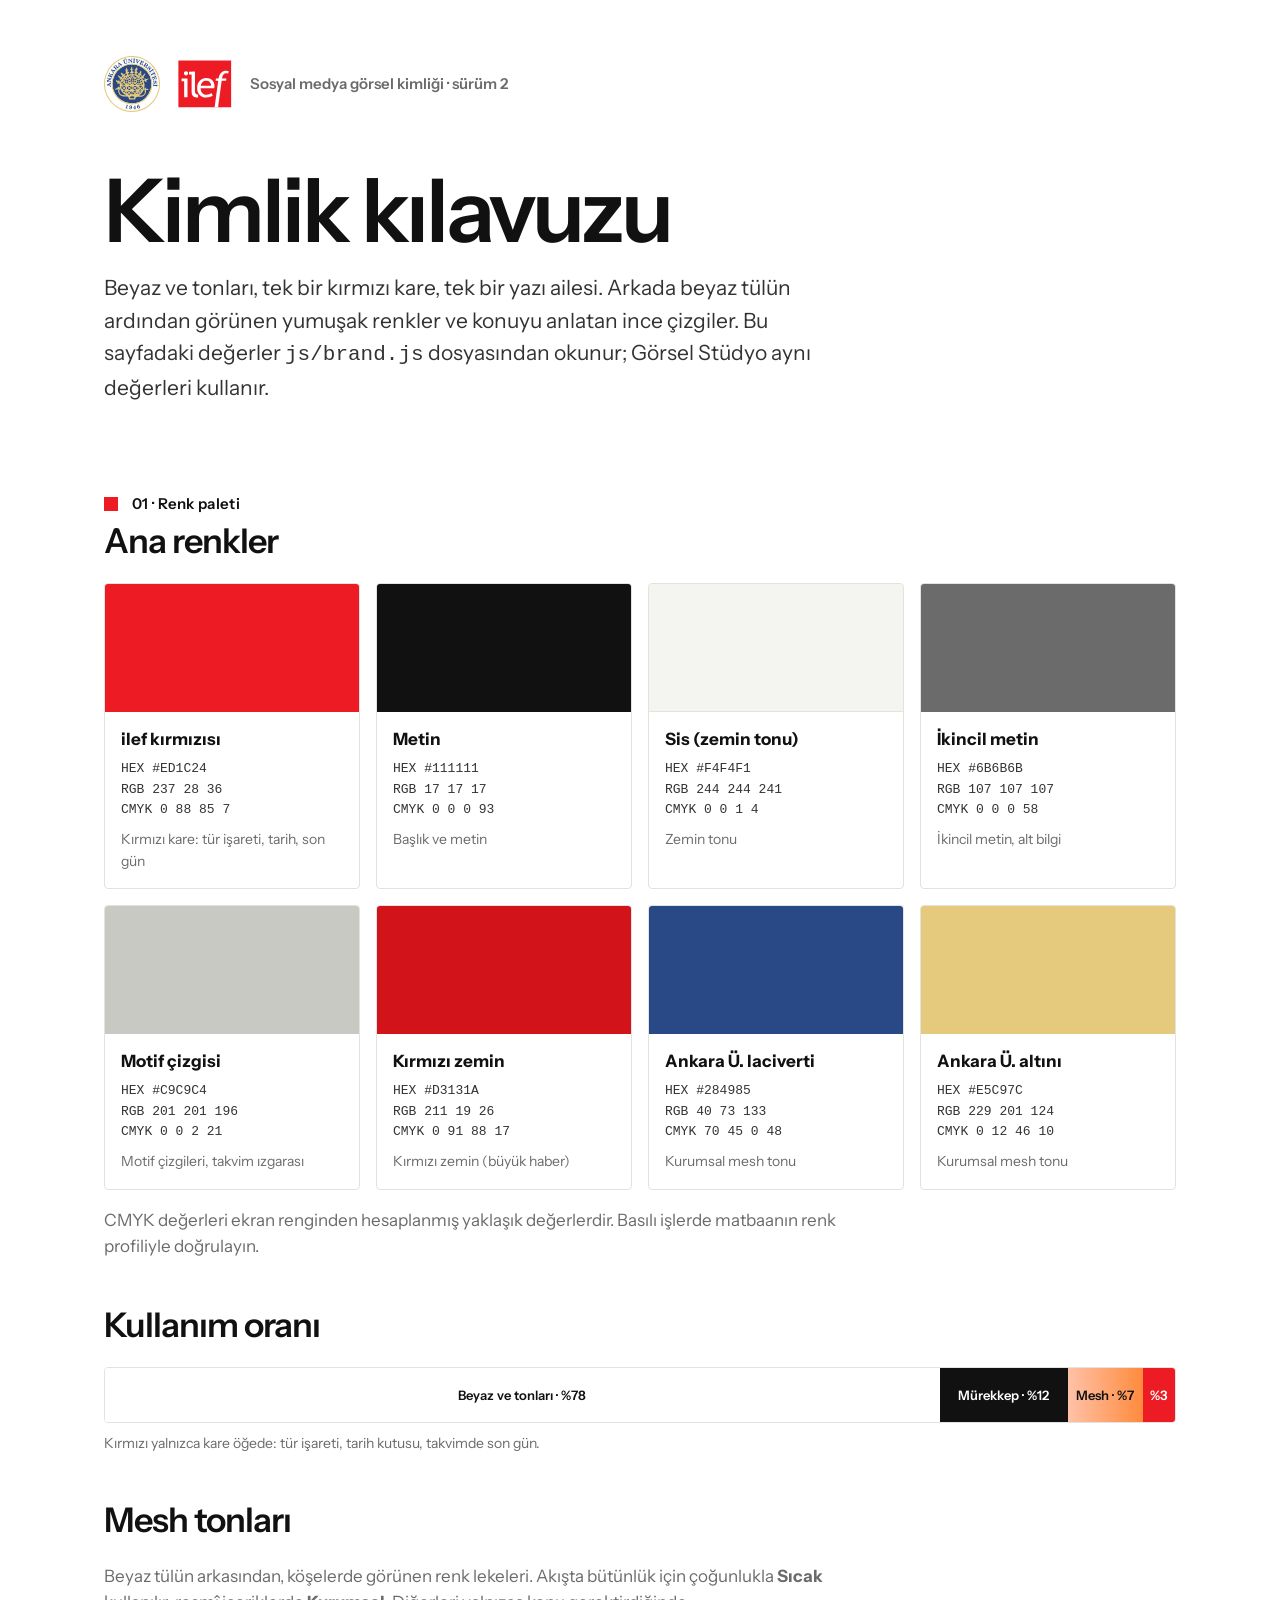
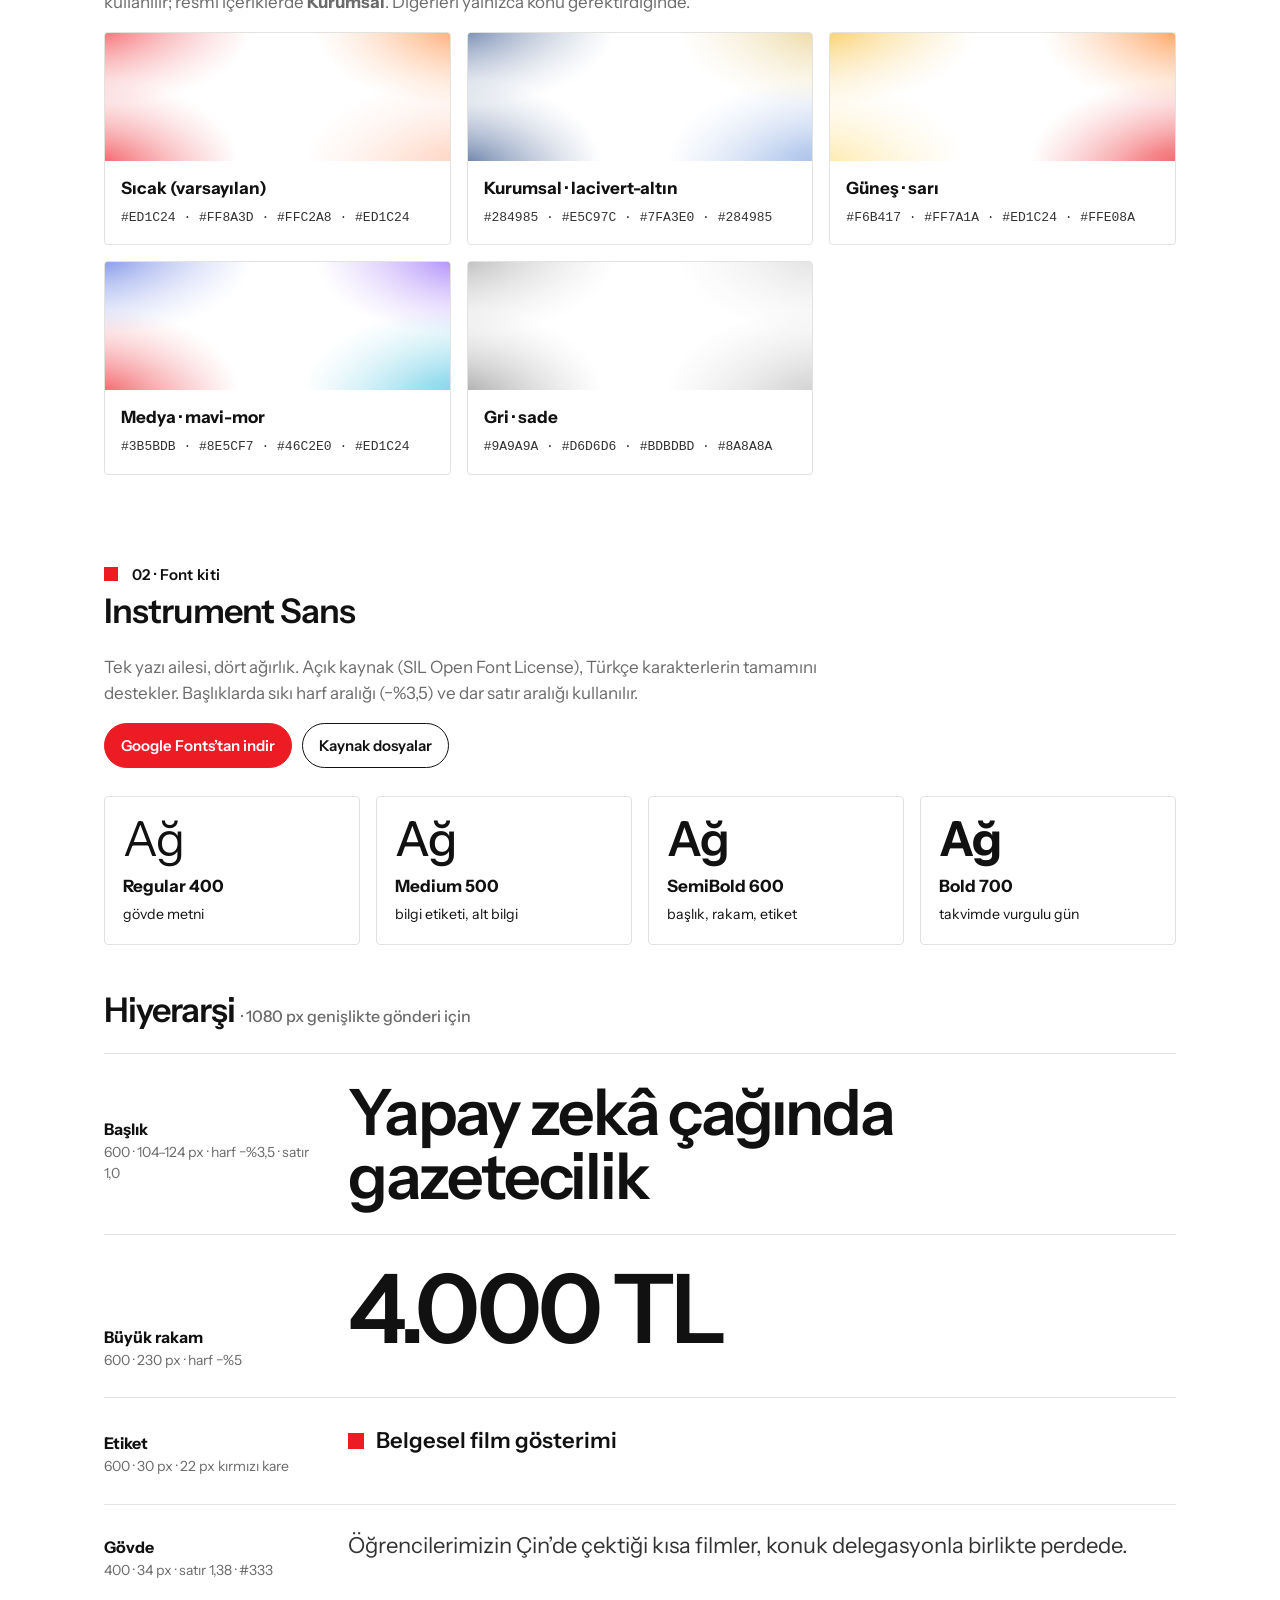
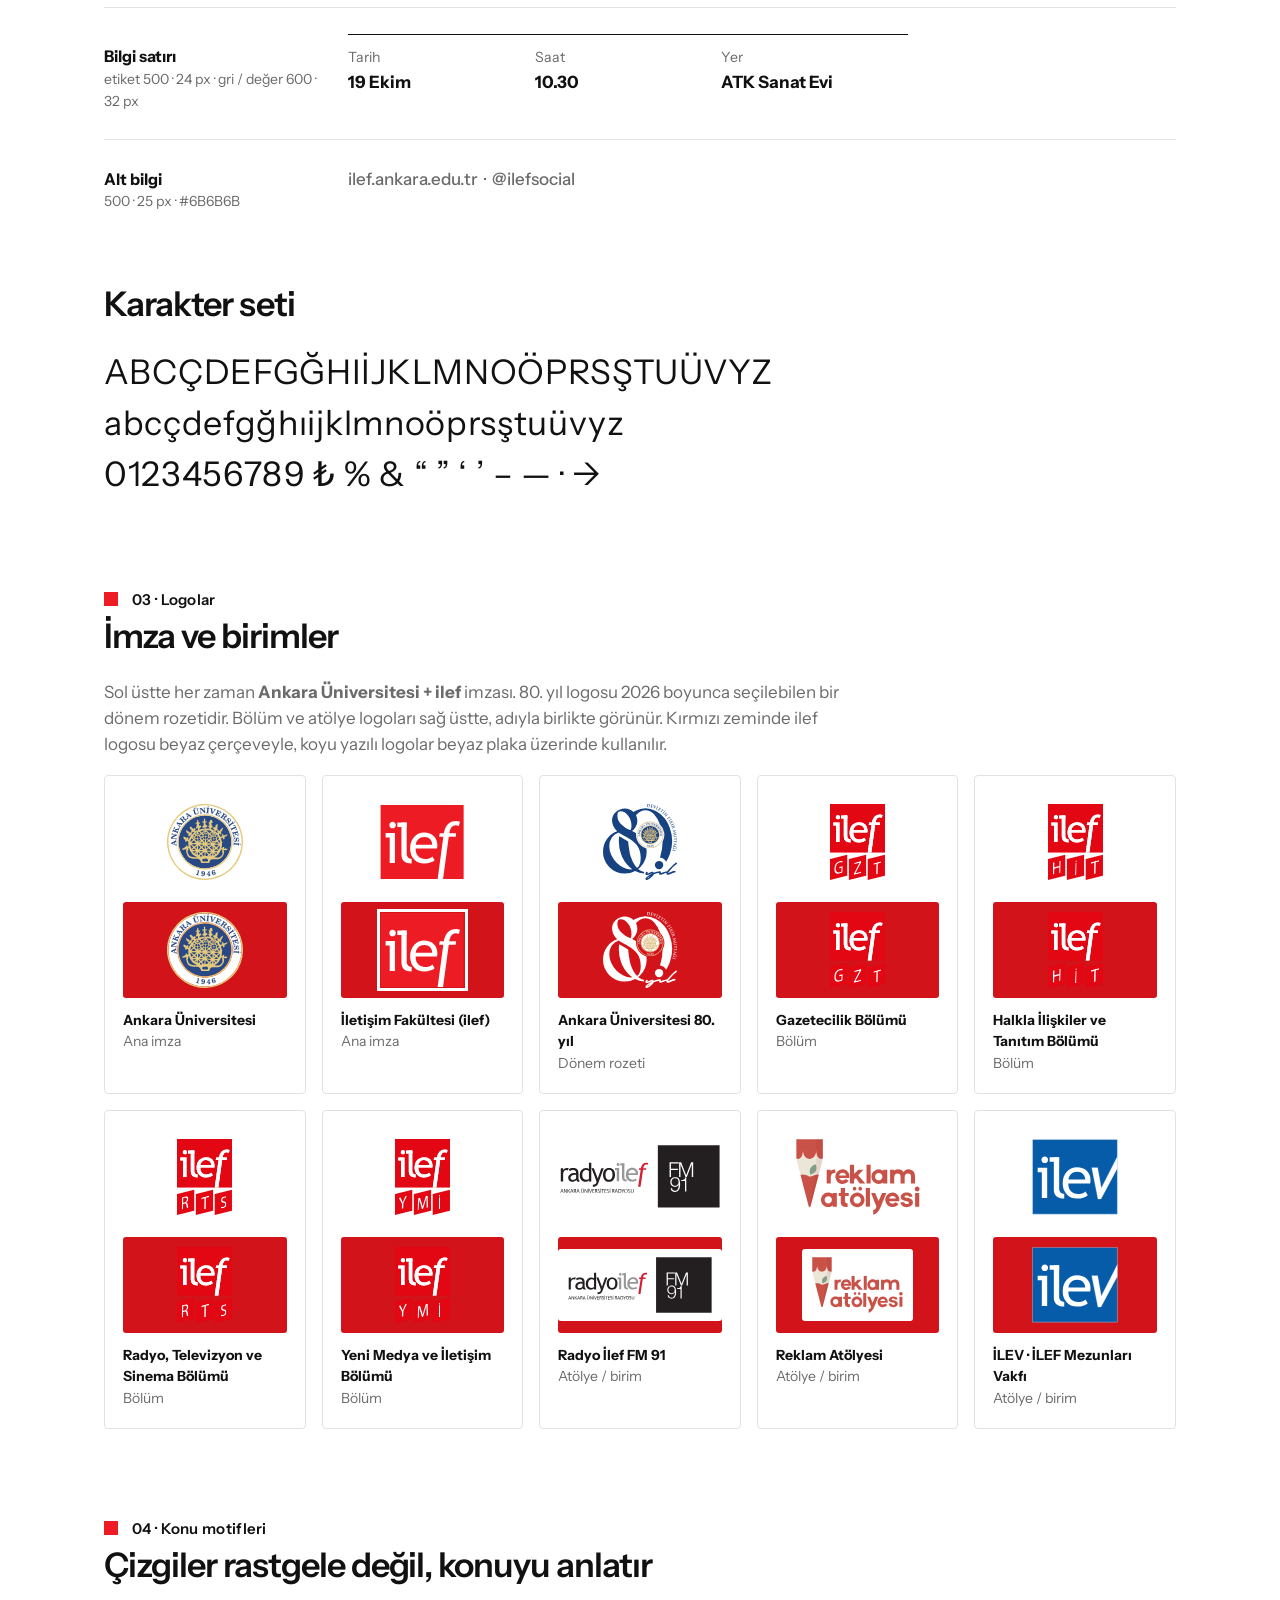
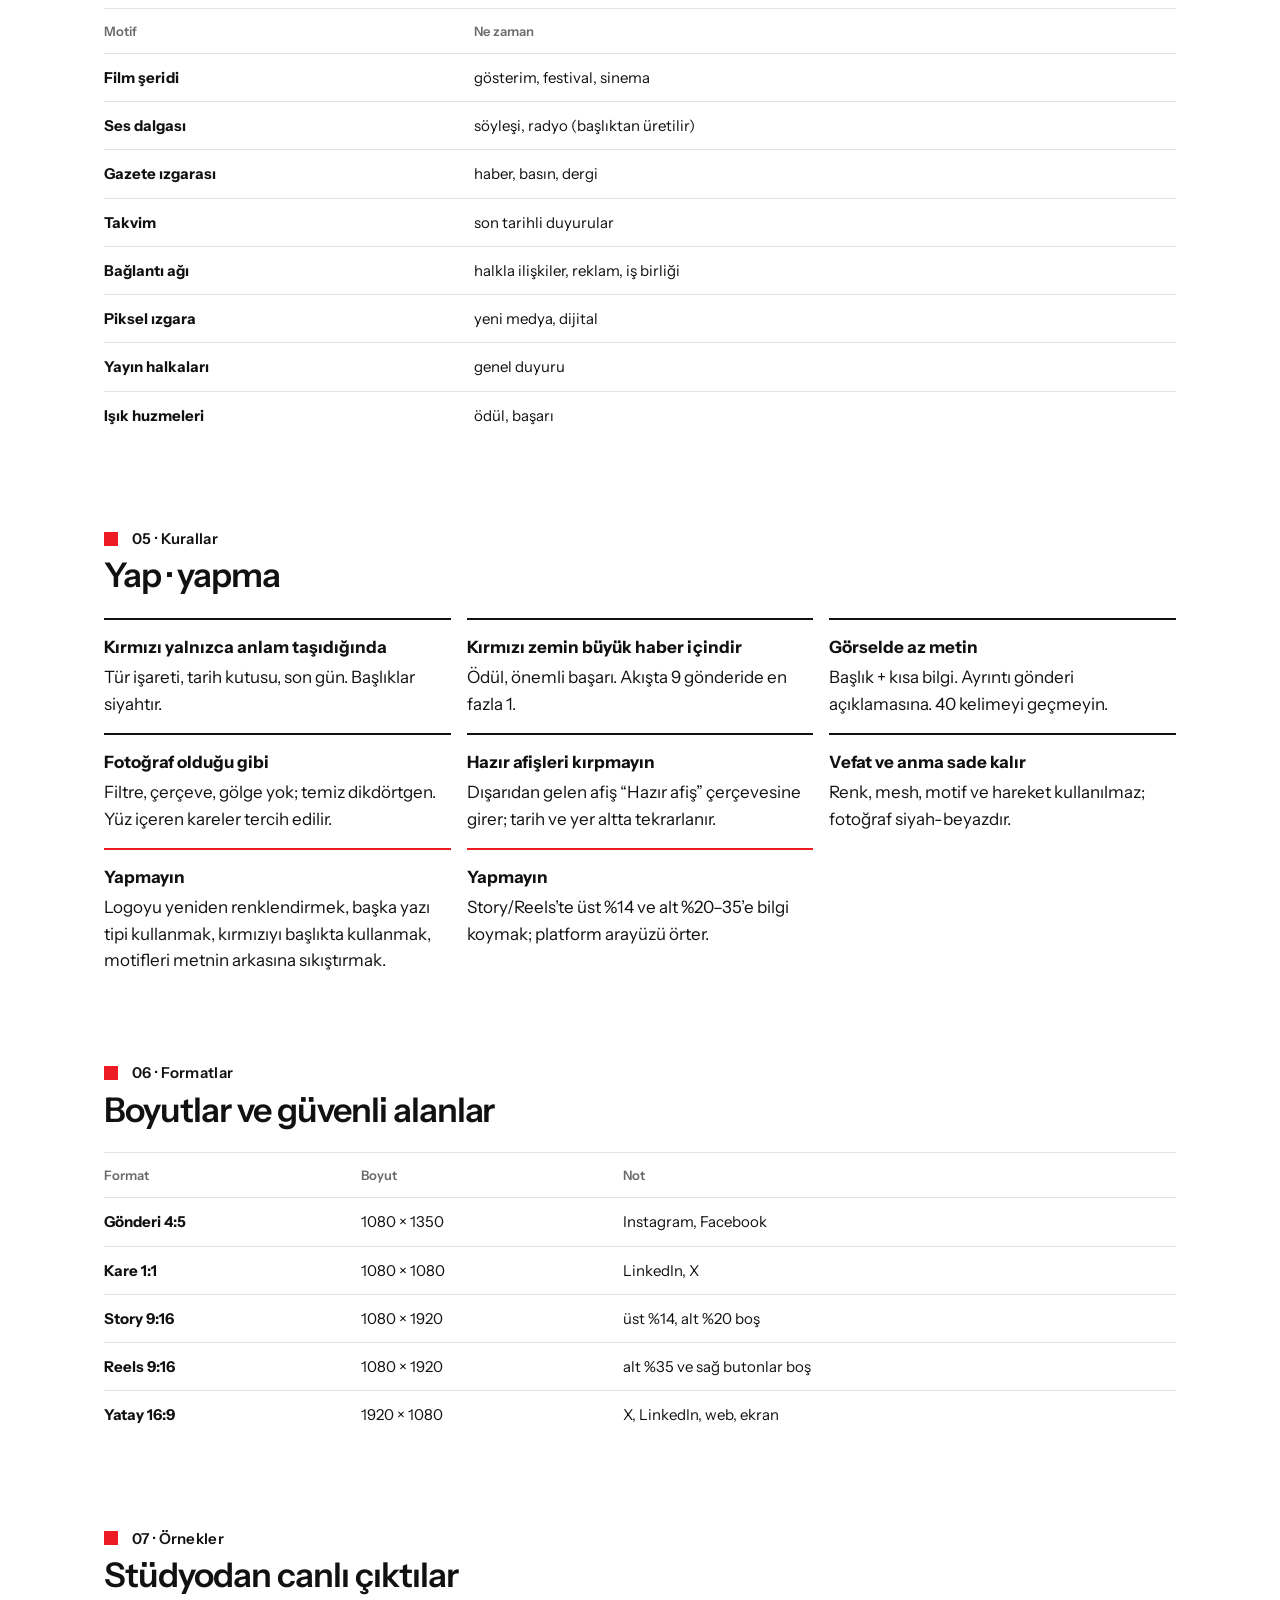
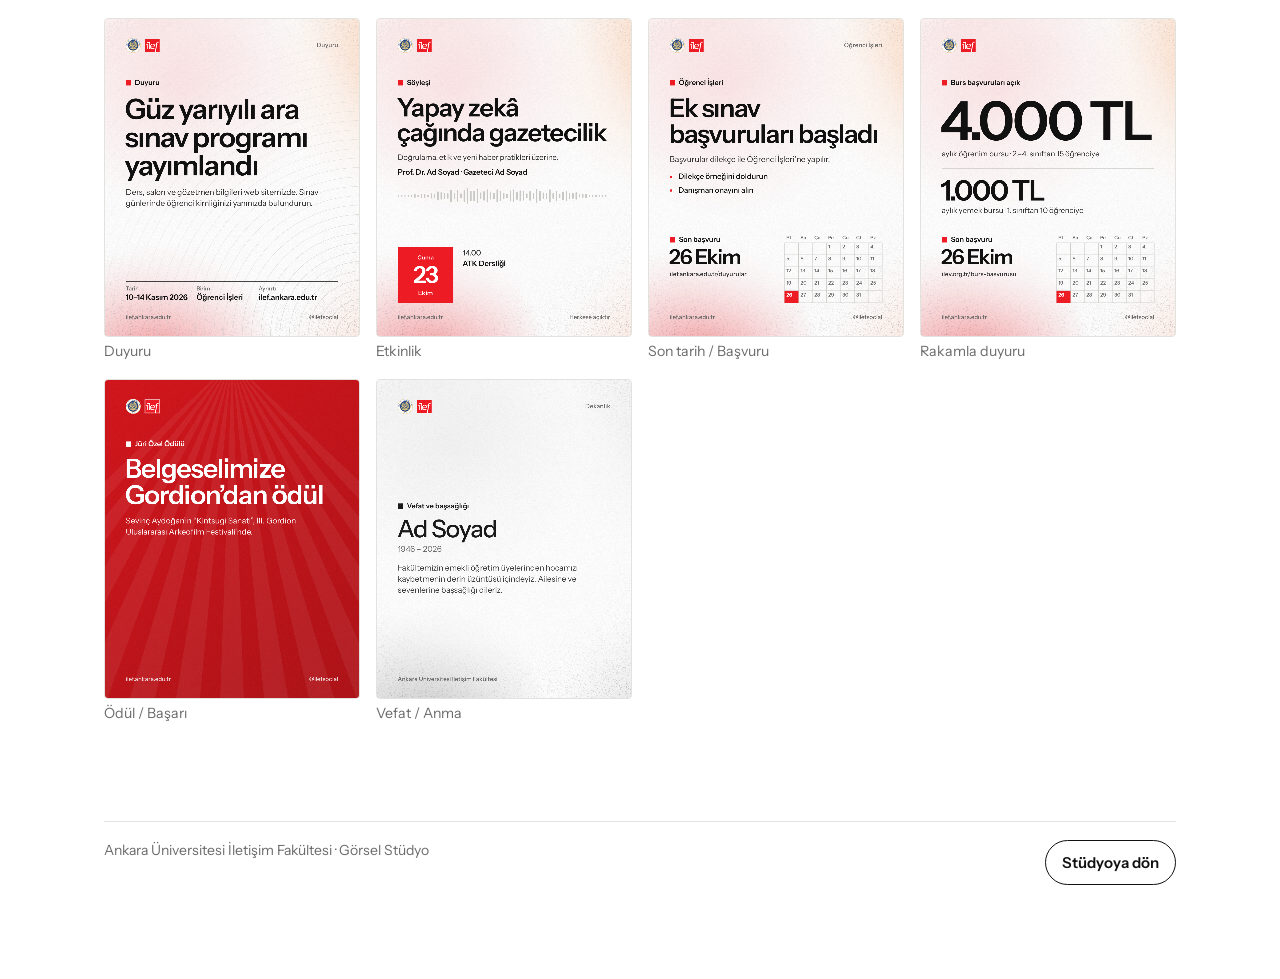
==== kimlik.html @ 75364299 "Görsel dili baştan kur: beyaz + kırmızı kare, mesh, konu motifleri - Yeni tasarım dili: beyaz ve ton" ====
<!doctype html>
<html lang="tr">
<head>
  <meta charset="utf-8" />
  <meta name="viewport" content="width=device-width, initial-scale=1" />
  <title>İLEF Kimlik Kılavuzu</title>
  <link rel="preconnect" href="https://fonts.googleapis.com" />
  <link rel="preconnect" href="https://fonts.gstatic.com" crossorigin />
  <link href="https://fonts.googleapis.com/css2?family=Instrument+Sans:wght@400;500;600;700&display=swap" rel="stylesheet" />
  <style>
    :root { --red: #ED1C24; --ink: #111; --grey: #6B6B6B; --line: #E2E2DE; --mist: #F4F4F1; }
    * { box-sizing: border-box; }
    body { margin: 0; background: #fff; color: var(--ink); font: 400 17px/1.55 "Instrument Sans", "Segoe UI", Arial, sans-serif; }
    main { max-width: 1120px; margin: 0 auto; padding: 56px 24px 96px; }
    header.top { display: flex; align-items: center; gap: 18px; margin-bottom: 56px; }
    header.top img { height: 56px; }
    header.top .t { font-weight: 600; font-size: 15px; color: var(--grey); }
    h1 { font-size: clamp(44px, 7vw, 88px); line-height: .98; letter-spacing: -.035em; font-weight: 600; margin: 0 0 18px; }
    .lede { font-size: 21px; color: #333; max-width: 720px; margin: 0; }
    section { margin-top: 88px; }
    h2 { display: flex; align-items: center; gap: 14px; font-size: 15px; font-weight: 600; letter-spacing: .02em; margin: 0 0 8px; }
    h2::before { content: ""; width: 14px; height: 14px; background: var(--red); }
    h3 { font-size: 34px; line-height: 1.05; letter-spacing: -.03em; font-weight: 600; margin: 0 0 24px; }
    p.note { color: var(--grey); max-width: 760px; }
    .grid { display: grid; gap: 16px; }
    .sw { border: 1px solid var(--line); border-radius: 4px; overflow: hidden; background: #fff; }
    .sw .chip { height: 128px; }
    .sw .meta { padding: 14px 16px 16px; font-size: 14px; }
    .sw .meta b { display: block; font-size: 17px; margin-bottom: 6px; }
    .sw code { font: 500 13px/1.6 ui-monospace, SFMono-Regular, Menlo, monospace; color: #333; display: block; }
    .sw .role { color: var(--grey); margin-top: 8px; display: block; }
    .cols-4 { grid-template-columns: repeat(auto-fill, minmax(220px, 1fr)); }
    .cols-3 { grid-template-columns: repeat(auto-fill, minmax(300px, 1fr)); }
    .ratio { display: flex; height: 56px; border-radius: 4px; overflow: hidden; border: 1px solid var(--line); margin: 8px 0 10px; }
    .ratio div { display: grid; place-items: center; font-size: 13px; font-weight: 600; }
    .legend { display: flex; flex-wrap: wrap; gap: 18px; font-size: 14px; color: var(--grey); }
    .mesh { height: 150px; position: relative; overflow: hidden; }
    .rules { display: grid; grid-template-columns: repeat(auto-fill, minmax(320px, 1fr)); gap: 16px; }
    .rule { border-top: 2px solid var(--ink); padding-top: 14px; }
    .rule.no { border-top-color: var(--red); }
    .rule b { display: block; margin-bottom: 4px; }
    .type-row { display: grid; grid-template-columns: 220px 1fr; gap: 24px; padding: 26px 0; border-top: 1px solid var(--line); align-items: baseline; }
    .type-row .spec { font-size: 14px; color: var(--grey); }
    .type-row .spec b { color: var(--ink); display: block; font-size: 16px; }
    .weights { display: grid; grid-template-columns: repeat(4, 1fr); gap: 16px; }
    .weights div { border: 1px solid var(--line); border-radius: 4px; padding: 18px; }
    .weights span { display: block; font-size: 48px; line-height: 1; letter-spacing: -.03em; margin-bottom: 10px; }
    .glyphs { font-size: 34px; letter-spacing: .02em; line-height: 1.5; word-break: break-all; }
    .btn { display: inline-flex; align-items: center; gap: 8px; padding: 10px 16px; border: 1px solid var(--ink); border-radius: 999px; color: var(--ink); text-decoration: none; font-weight: 600; font-size: 15px; }
    .btn.red { background: var(--red); border-color: var(--red); color: #fff; }
    .logos { display: grid; grid-template-columns: repeat(auto-fill, minmax(200px, 1fr)); gap: 16px; }
    .logos figure { margin: 0; border: 1px solid var(--line); border-radius: 4px; padding: 18px; display: grid; gap: 12px; align-content: start; }
    .logos .box { height: 96px; display: grid; place-items: center; }
    .logos .box.dark { background: #D3131A; border-radius: 3px; }
    .logos img { max-height: 76px; max-width: 160px; }
    .logos figcaption { font-size: 14px; color: var(--grey); }
    .logos figcaption b { color: var(--ink); display: block; }
    table { width: 100%; border-collapse: collapse; font-size: 15px; }
    th, td { text-align: left; padding: 12px 10px 12px 0; border-top: 1px solid var(--line); vertical-align: top; }
    th { font-weight: 600; color: var(--grey); font-size: 13px; }
    .samples { display: grid; grid-template-columns: repeat(auto-fill, minmax(240px, 1fr)); gap: 16px; }
    .samples canvas { width: 100%; height: auto; display: block; border: 1px solid var(--line); border-radius: 4px; }
    .samples small { color: var(--grey); }
    footer { margin-top: 96px; padding-top: 18px; border-top: 1px solid var(--line); color: var(--grey); font-size: 14px; display: flex; justify-content: space-between; flex-wrap: wrap; gap: 12px; }
    @media (max-width: 700px) { .type-row { grid-template-columns: 1fr; gap: 8px; } .weights { grid-template-columns: repeat(2, 1fr); } }
    @media print { section { break-inside: avoid; } }
  </style>
</head>
<body>
<main>
  <header class="top">
    <img src="assets/logos/ankara-universitesi.svg" alt="Ankara Üniversitesi" />
    <img src="assets/logos/ilef.svg" alt="ilef" style="height:48px" />
    <span class="t">Sosyal medya görsel kimliği · sürüm 2</span>
  </header>
  <h1>Kimlik kılavuzu</h1>
  <p class="lede">Beyaz ve tonları, tek bir kırmızı kare, tek bir yazı ailesi. Arkada beyaz tülün ardından görünen yumuşak renkler ve konuyu anlatan ince çizgiler. Bu sayfadaki değerler <code>js/brand.js</code> dosyasından okunur; Görsel Stüdyo aynı değerleri kullanır.</p>

  <section>
    <h2>01 · Renk paleti</h2>
    <h3>Ana renkler</h3>
    <div class="grid cols-4" id="mainColors"></div>
    <p class="note">CMYK değerleri ekran renginden hesaplanmış yaklaşık değerlerdir. Basılı işlerde matbaanın renk profiliyle doğrulayın.</p>

    <h3 style="margin-top:48px">Kullanım oranı</h3>
    <div class="ratio">
      <div style="flex:78;background:#fff">Beyaz ve tonları · %78</div>
      <div style="flex:12;background:#111;color:#fff">Mürekkep · %12</div>
      <div style="flex:7;background:linear-gradient(90deg,#FFC2A8,#FF8A3D)">Mesh · %7</div>
      <div style="flex:3;background:#ED1C24;color:#fff">%3</div>
    </div>
    <div class="legend"><span>Kırmızı yalnızca kare öğede: tür işareti, tarih kutusu, takvimde son gün.</span></div>

    <h3 style="margin-top:48px">Mesh tonları</h3>
    <p class="note">Beyaz tülün arkasından, köşelerde görünen renk lekeleri. Akışta bütünlük için çoğunlukla <b>Sıcak</b> kullanılır; resmî içeriklerde <b>Kurumsal</b>. Diğerleri yalnızca konu gerektirdiğinde.</p>
    <div class="grid cols-3" id="meshes"></div>
  </section>

  <section>
    <h2>02 · Font kiti</h2>
    <h3>Instrument Sans</h3>
    <p class="note">Tek yazı ailesi, dört ağırlık. Açık kaynak (SIL Open Font License), Türkçe karakterlerin tamamını destekler. Başlıklarda sıkı harf aralığı (−%3,5) ve dar satır aralığı kullanılır.</p>
    <p style="display:flex;gap:10px;flex-wrap:wrap">
      <a class="btn red" href="https://fonts.google.com/specimen/Instrument+Sans" target="_blank" rel="noopener">Google Fonts’tan indir</a>
      <a class="btn" href="https://github.com/Instrument/instrument-sans" target="_blank" rel="noopener">Kaynak dosyalar</a>
    </p>
    <div class="weights" style="margin-top:28px">
      <div><span style="font-weight:400">Ağ</span><b>Regular 400</b><br><small>gövde metni</small></div>
      <div><span style="font-weight:500">Ağ</span><b>Medium 500</b><br><small>bilgi etiketi, alt bilgi</small></div>
      <div><span style="font-weight:600">Ağ</span><b>SemiBold 600</b><br><small>başlık, rakam, etiket</small></div>
      <div><span style="font-weight:700">Ağ</span><b>Bold 700</b><br><small>takvimde vurgulu gün</small></div>
    </div>
    <h3 style="margin-top:48px">Hiyerarşi <small style="font-size:16px;color:var(--grey);letter-spacing:0;font-weight:500">· 1080 px genişlikte gönderi için</small></h3>
    <div id="hier"></div>
    <h3 style="margin-top:48px">Karakter seti</h3>
    <div class="glyphs">ABCÇDEFGĞHIİJKLMNOÖPRSŞTUÜVYZ<br>abcçdefgğhıijklmnoöprsştuüvyz<br>0123456789 ₺ % & “ ” ‘ ’ – — · →</div>
  </section>

  <section>
    <h2>03 · Logolar</h2>
    <h3>İmza ve birimler</h3>
    <p class="note">Sol üstte her zaman <b>Ankara Üniversitesi + ilef</b> imzası. 80. yıl logosu 2026 boyunca seçilebilen bir dönem rozetidir. Bölüm ve atölye logoları sağ üstte, adıyla birlikte görünür. Kırmızı zeminde ilef logosu beyaz çerçeveyle, koyu yazılı logolar beyaz plaka üzerinde kullanılır.</p>
    <div class="logos" id="logos"></div>
  </section>

  <section>
    <h2>04 · Konu motifleri</h2>
    <h3>Çizgiler rastgele değil, konuyu anlatır</h3>
    <table id="motifs"><thead><tr><th>Motif</th><th>Ne zaman</th></tr></thead><tbody></tbody></table>
  </section>

  <section>
    <h2>05 · Kurallar</h2>
    <h3>Yap · yapma</h3>
    <div class="rules">
      <div class="rule"><b>Kırmızı yalnızca anlam taşıdığında</b>Tür işareti, tarih kutusu, son gün. Başlıklar siyahtır.</div>
      <div class="rule"><b>Kırmızı zemin büyük haber içindir</b>Ödül, önemli başarı. Akışta 9 gönderide en fazla 1.</div>
      <div class="rule"><b>Görselde az metin</b>Başlık + kısa bilgi. Ayrıntı gönderi açıklamasına. 40 kelimeyi geçmeyin.</div>
      <div class="rule"><b>Fotoğraf olduğu gibi</b>Filtre, çerçeve, gölge yok; temiz dikdörtgen. Yüz içeren kareler tercih edilir.</div>
      <div class="rule"><b>Hazır afişleri kırpmayın</b>Dışarıdan gelen afiş “Hazır afiş” çerçevesine girer; tarih ve yer altta tekrarlanır.</div>
      <div class="rule"><b>Vefat ve anma sade kalır</b>Renk, mesh, motif ve hareket kullanılmaz; fotoğraf siyah-beyazdır.</div>
      <div class="rule no"><b>Yapmayın</b>Logoyu yeniden renklendirmek, başka yazı tipi kullanmak, kırmızıyı başlıkta kullanmak, motifleri metnin arkasına sıkıştırmak.</div>
      <div class="rule no"><b>Yapmayın</b>Story/Reels’te üst %14 ve alt %20–35’e bilgi koymak; platform arayüzü örter.</div>
    </div>
  </section>

  <section>
    <h2>06 · Formatlar</h2>
    <h3>Boyutlar ve güvenli alanlar</h3>
    <table id="formats"><thead><tr><th>Format</th><th>Boyut</th><th>Not</th></tr></thead><tbody></tbody></table>
  </section>

  <section>
    <h2>07 · Örnekler</h2>
    <h3>Stüdyodan canlı çıktılar</h3>
    <div class="samples" id="samples"></div>
  </section>

  <footer><span>Ankara Üniversitesi İletişim Fakültesi · Görsel Stüdyo</span><a href="index.html" class="btn">Stüdyoya dön</a></footer>
</main>

<script src="js/logos.js"></script>
<script src="js/brand.js"></script>
<script src="js/draw.js"></script>
<script src="js/bg.js"></script>
<script src="js/templates.js"></script>
<script>
(function () {
  const B = window.BRAND_DEFAULT, C = B.colors;
  const $ = (s) => document.querySelector(s);
  const rgb = (h) => { const n = parseInt(h.slice(1), 16); return [(n >> 16) & 255, (n >> 8) & 255, n & 255]; };
  const cmyk = (h) => { const [r, g, b] = rgb(h).map((v) => v / 255); const k = 1 - Math.max(r, g, b); if (k >= 1) return [0, 0, 0, 100]; return [(1 - r - k) / (1 - k), (1 - g - k) / (1 - k), (1 - b - k) / (1 - k), k].map((v) => Math.round(v * 100)); };
  const ROLES = {
    red: 'Kırmızı kare: tür işareti, tarih, son gün', redDeep: 'Kırmızı zemin (büyük haber)', ink: 'Başlık ve metin', grey: 'İkincil metin, alt bilgi',
    line: 'Motif çizgileri, takvim ızgarası', mist: 'Zemin tonu', navy: 'Kurumsal mesh tonu', gold: 'Kurumsal mesh tonu',
  };
  const order = ['red', 'ink', 'mist', 'grey', 'line', 'redDeep', 'navy', 'gold'];
  $('#mainColors').innerHTML = order.filter((k) => C[k]).map((k) => {
    const h = C[k].toUpperCase();
    return `<div class="sw"><div class="chip" style="background:${h};${k === 'mist' ? 'border-bottom:1px solid #E2E2DE' : ''}"></div><div class="meta"><b>${window.COLOR_LABELS[k] || k}</b><code>HEX ${h}</code><code>RGB ${rgb(h).join(' ')}</code><code>CMYK ${cmyk(h).join(' ')}</code><span class="role">${ROLES[k] || ''}</span></div></div>`;
  }).join('');
  $('#meshes').innerHTML = Object.entries(window.MESHES).filter(([, m]) => m.colors).map(([k, m]) => {
    const c = m.colors;
    const bg = `radial-gradient(60% 80% at 0% 0%, ${c[0]}cc, transparent 70%), radial-gradient(55% 80% at 100% 0%, ${c[1]}cc, transparent 70%), radial-gradient(60% 90% at 100% 100%, ${c[2]}cc, transparent 70%), radial-gradient(55% 90% at 0% 100%, ${c[3]}cc, transparent 70%)`;
    return `<div class="sw"><div class="chip mesh" style="background:${bg}"><div style="position:absolute;inset:0;background:radial-gradient(70% 70% at 45% 45%, rgba(255,255,255,.9), rgba(255,255,255,.2))"></div></div><div class="meta"><b>${m.name}</b><code>${c.map((x) => x.toUpperCase()).join(' · ')}</code></div></div>`;
  }).join('');
  const H = [
    ['Başlık', '600 · 104–124 px · harf −%3,5 · satır 1,0', '<span style="font-weight:600;font-size:64px;line-height:1;letter-spacing:-.035em">Yapay zekâ çağında gazetecilik</span>'],
    ['Büyük rakam', '600 · 230 px · harf −%5', '<span style="font-weight:600;font-size:96px;line-height:1;letter-spacing:-.05em">4.000 TL</span>'],
    ['Etiket', '600 · 30 px · 22 px kırmızı kare', '<span style="display:inline-flex;align-items:center;gap:12px;font-weight:600;font-size:22px"><i style="width:16px;height:16px;background:#ED1C24;display:inline-block"></i>Belgesel film gösterimi</span>'],
    ['Gövde', '400 · 34 px · satır 1,38 · #333', '<span style="font-size:22px;line-height:1.38;color:#333">Öğrencilerimizin Çin’de çektiği kısa filmler, konuk delegasyonla birlikte perdede.</span>'],
    ['Bilgi satırı', 'etiket 500 · 24 px · gri / değer 600 · 32 px', '<span style="display:grid;grid-template-columns:repeat(3,1fr);border-top:1.5px solid #111;padding-top:12px;max-width:560px"><span><small style="color:#6B6B6B;display:block">Tarih</small><b>19 Ekim</b></span><span><small style="color:#6B6B6B;display:block">Saat</small><b>10.30</b></span><span><small style="color:#6B6B6B;display:block">Yer</small><b>ATK Sanat Evi</b></span></span>'],
    ['Alt bilgi', '500 · 25 px · #6B6B6B', '<span style="color:#6B6B6B;font-weight:500">ilef.ankara.edu.tr &nbsp;·&nbsp; @ilefsocial</span>'],
  ];
  $('#hier').innerHTML = H.map(([n, s, ex]) => `<div class="type-row"><div class="spec"><b>${n}</b>${s}</div><div>${ex}</div></div>`).join('');
  const resolve = (src) => (src && window.LOGO_DATA && window.LOGO_DATA[src]) || src;
  const GN = { ana: 'Ana imza', rozet: 'Dönem rozeti', bolum: 'Bölüm', atolye: 'Atölye / birim' };
  $('#logos').innerHTML = B.logos.filter((l) => l.light || l.dark).map((l) => `<figure>
    <div class="box"><img src="${resolve(l.light || l.dark)}" alt=""></div>
    <div class="box dark">${l.panel ? `<span style="background:#fff;padding:8px 10px;border-radius:3px;display:inline-grid"><img src="${resolve(l.light)}" alt="" style="max-height:56px"></span>` : `<img src="${resolve(l.dark || l.light)}" alt="" style="${l.outlineOnRed ? 'outline:3px solid #fff' : ''}">`}</div>
    <figcaption><b>${l.name}</b>${GN[l.group] || l.group}</figcaption></figure>`).join('');
  $('#motifs tbody').innerHTML = Object.entries(window.MOTIFS).filter(([k]) => k !== 'yok').map(([k, v]) => { const [a, b] = v.split(' · '); return `<tr><td><b>${a}</b></td><td>${b || ''}</td></tr>`; }).join('');
  $('#formats tbody').innerHTML = window.FORMATS.map((f) => `<tr><td><b>${f.name}</b></td><td>${f.w} × ${f.h}</td><td>${f.hint.split(' · ').slice(1).join(' · ')}</td></tr>`).join('');

  // canlı örnekler
  const cache = new Map();
  const getImage = (src) => { const real = resolve(src); let e = cache.get(real); if (!e) { const i = new Image(); e = { i, ok: false }; i.onload = () => { e.ok = true; draw(); }; i.src = real; cache.set(real, e); } return e.ok ? e.i : null; };
  const picks = ['duyuru', 'etkinlik', 'sontarih', 'rakam', 'odul', 'vefat'];
  const fmt = window.FORMATS[0];
  const el = $('#samples');
  el.innerHTML = picks.map((id) => `<div><canvas width="${fmt.w}" height="${fmt.h}" data-id="${id}"></canvas><small>${(window.Studio.templates.find((t) => t.id === id) || {}).name}</small></div>`).join('');
  function draw() {
    el.querySelectorAll('canvas').forEach((c) => {
      const tpl = window.Studio.templates.find((t) => t.id === c.dataset.id);
      const data = {}; tpl.fields.forEach((f) => { data[f.key] = f.def != null ? f.def : ''; });
      window.Studio.render(c.getContext('2d'), { tpl, data, fmt, brand: B, t: Infinity, getImage });
    });
  }
  document.fonts.load('600 40px "Instrument Sans"').then(draw); draw();
})();
</script>
</body>
</html>
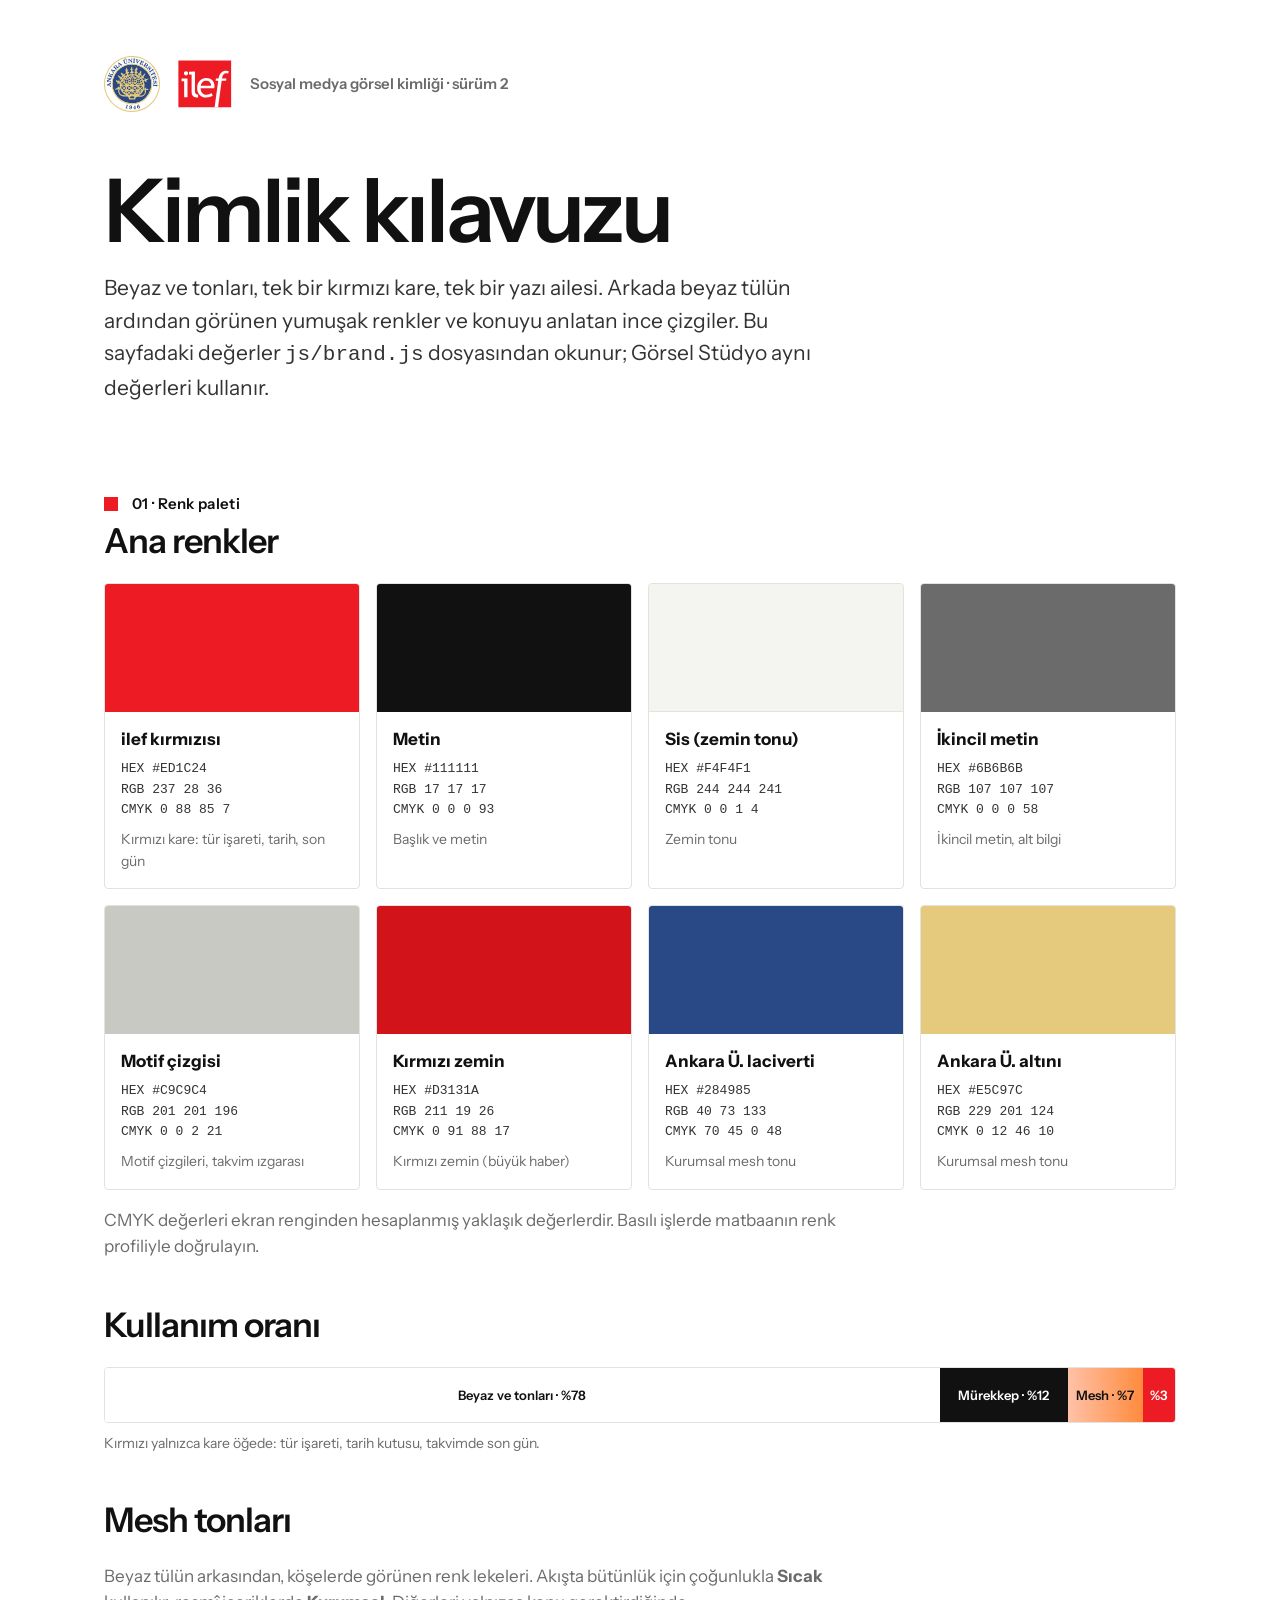
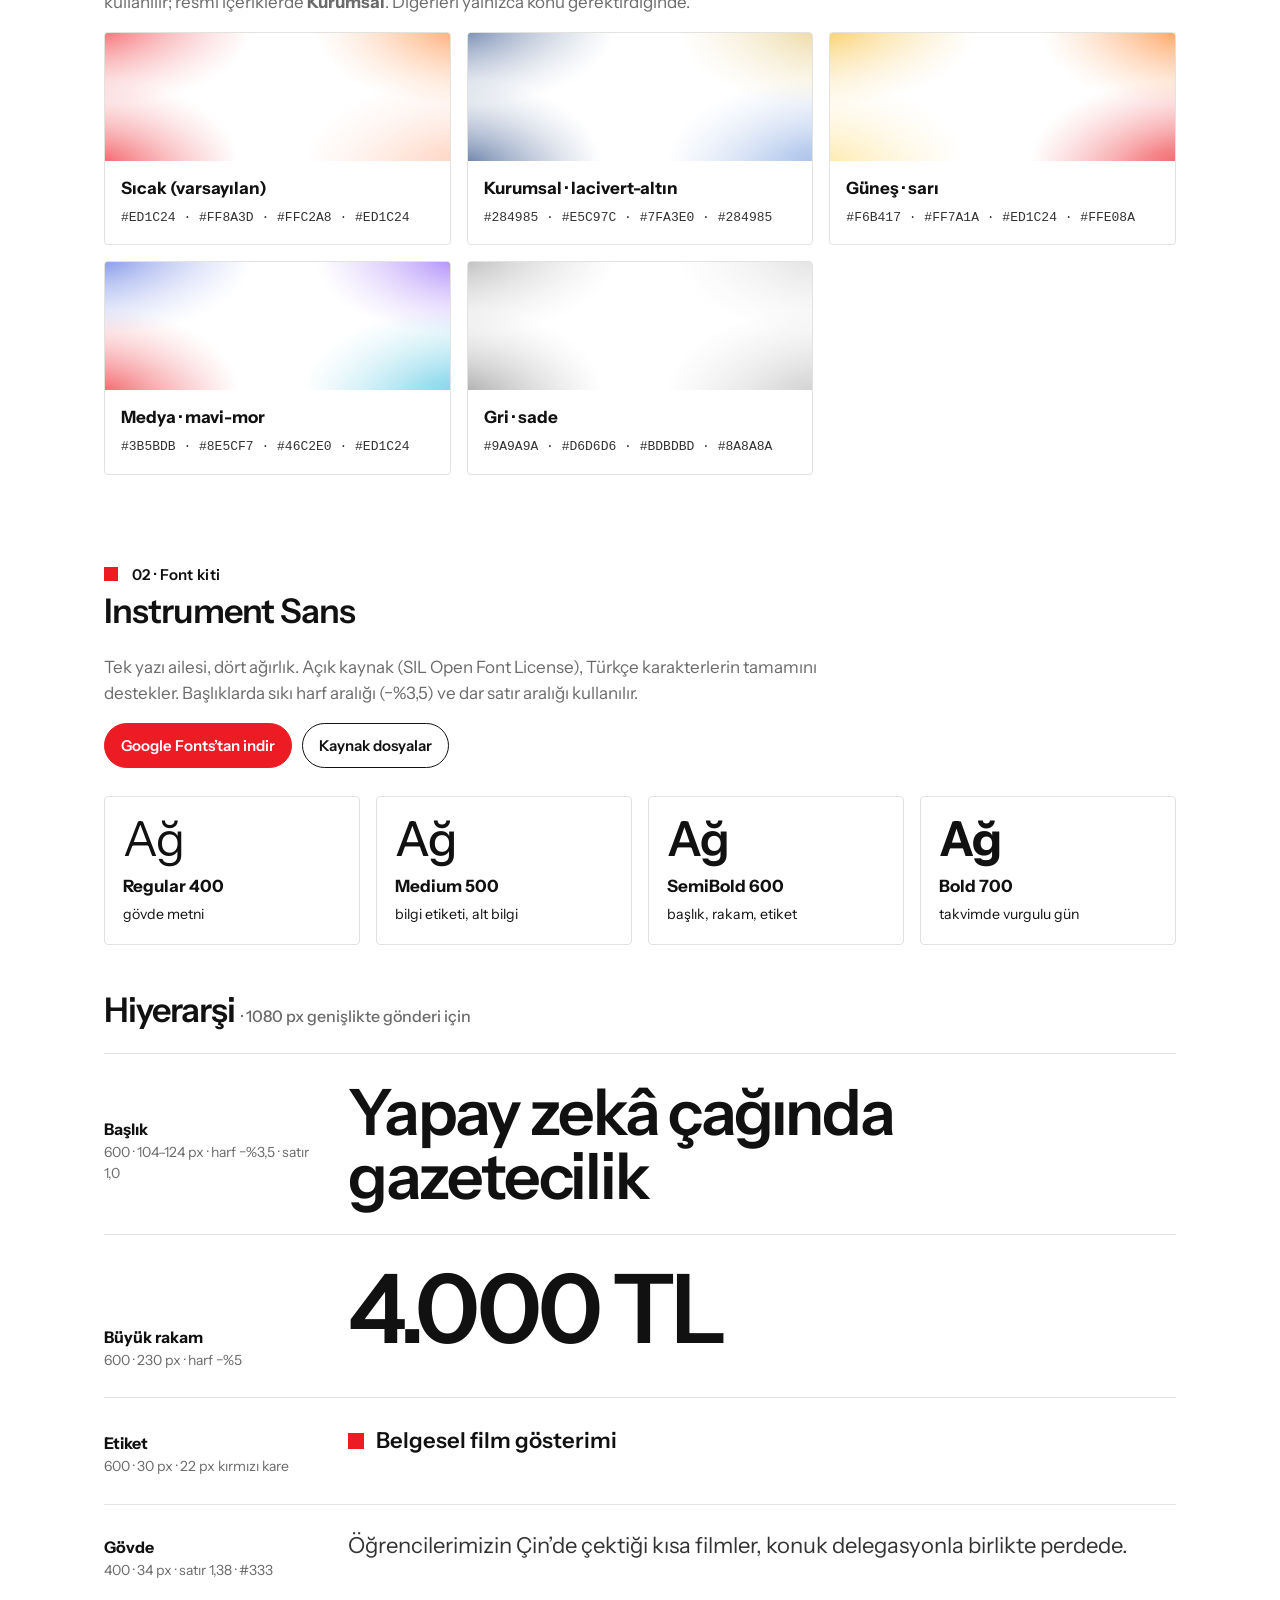
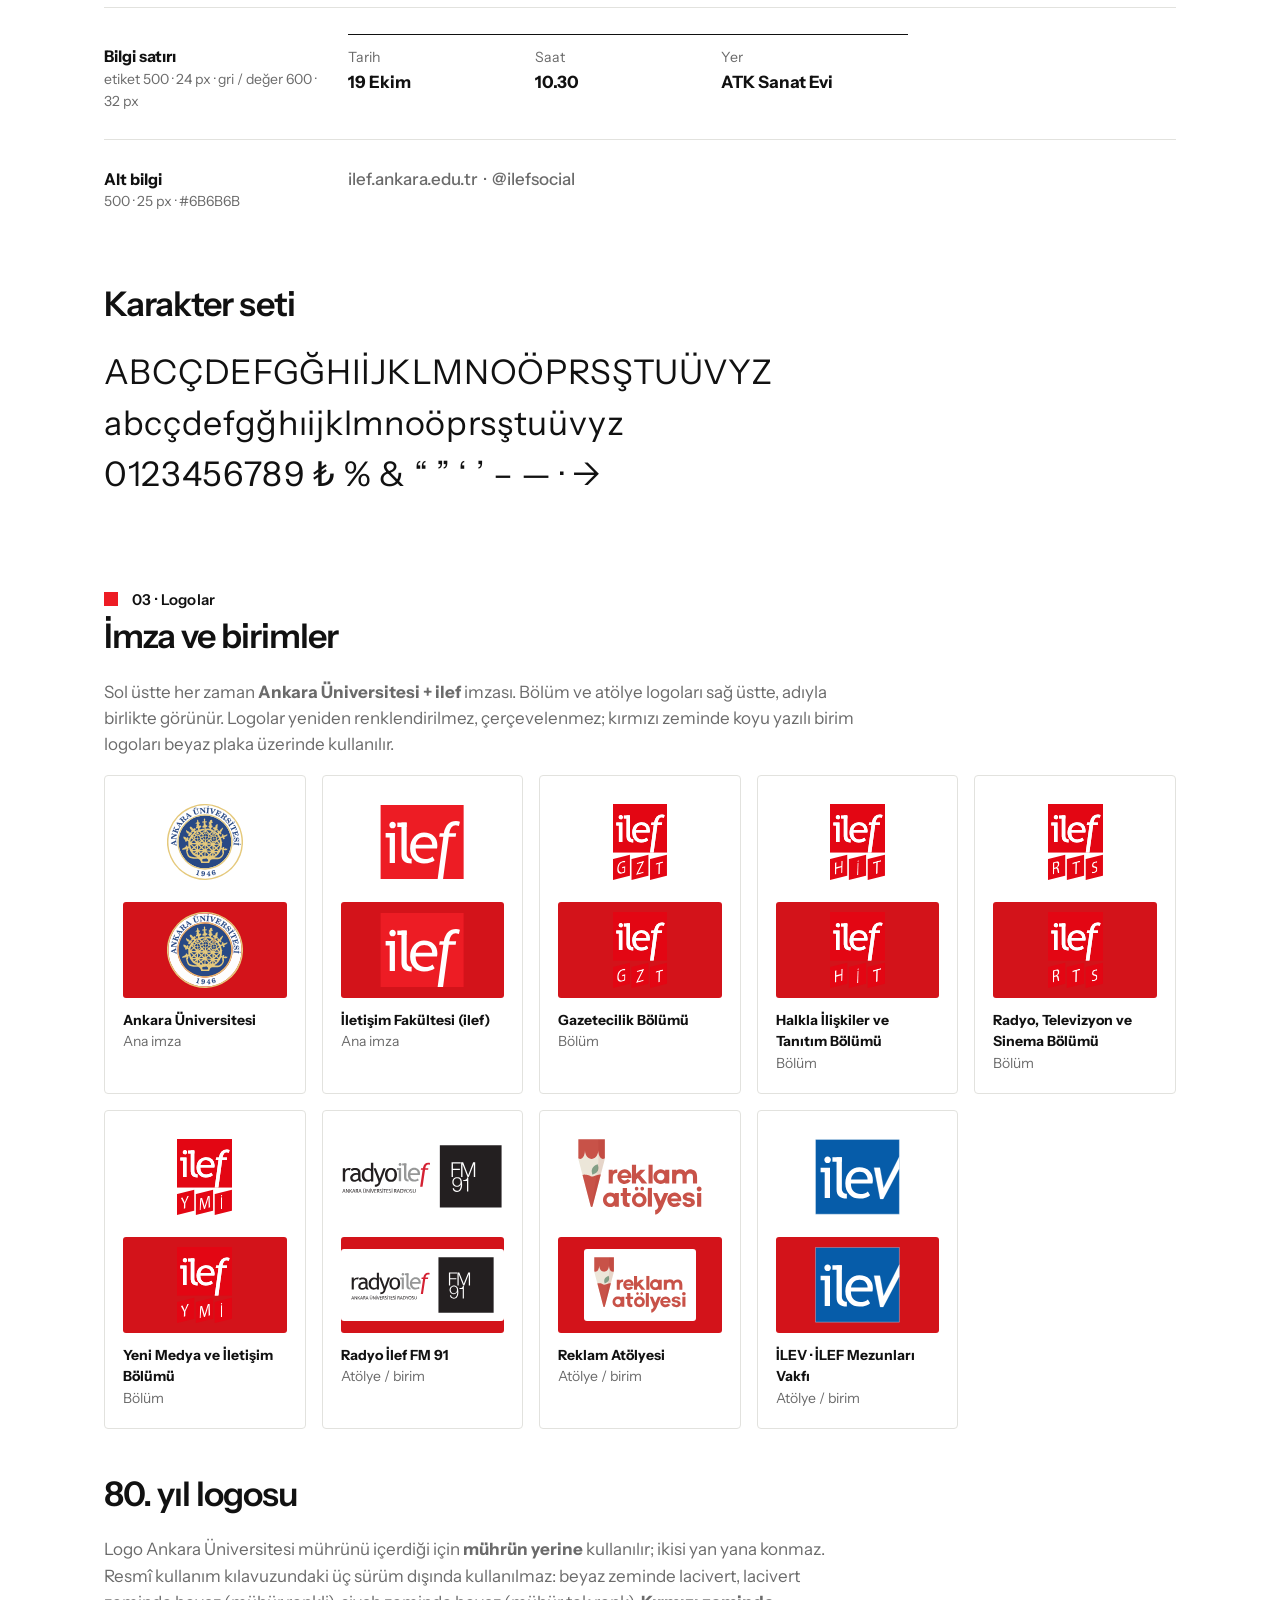
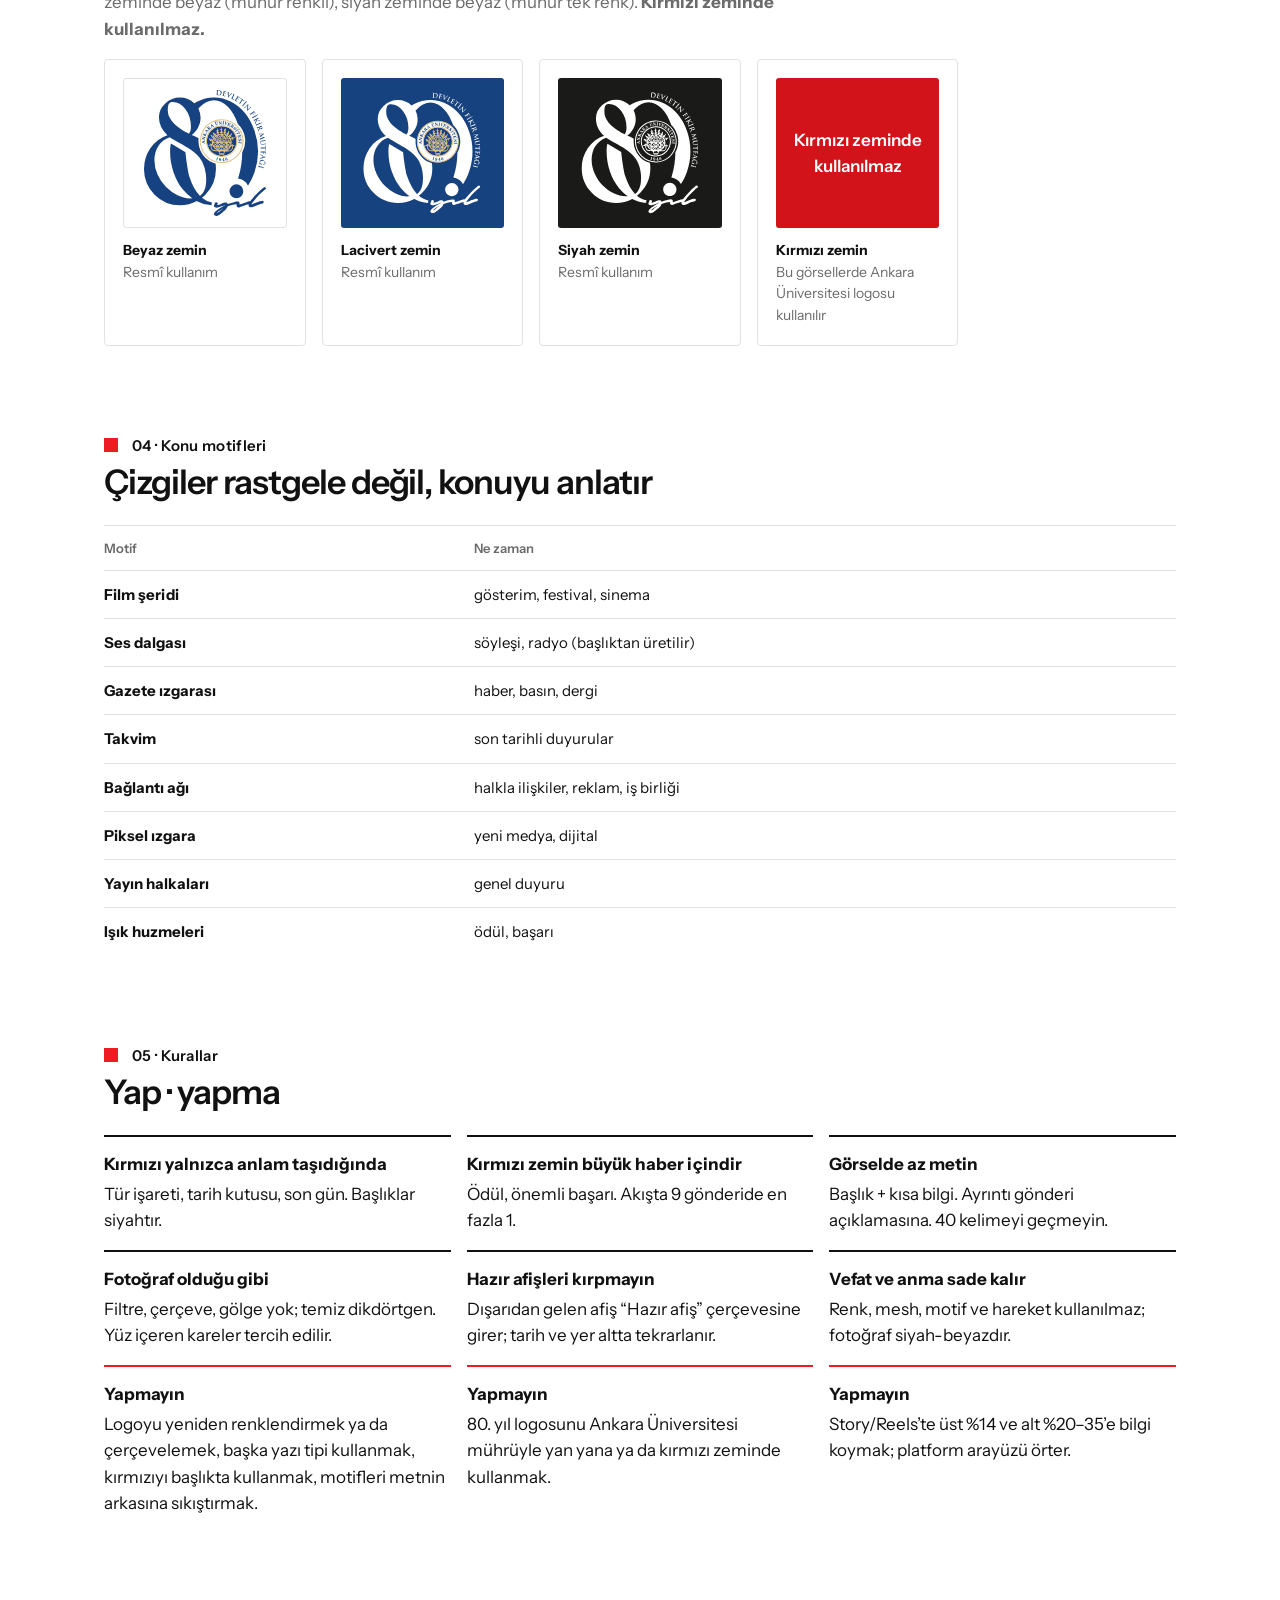
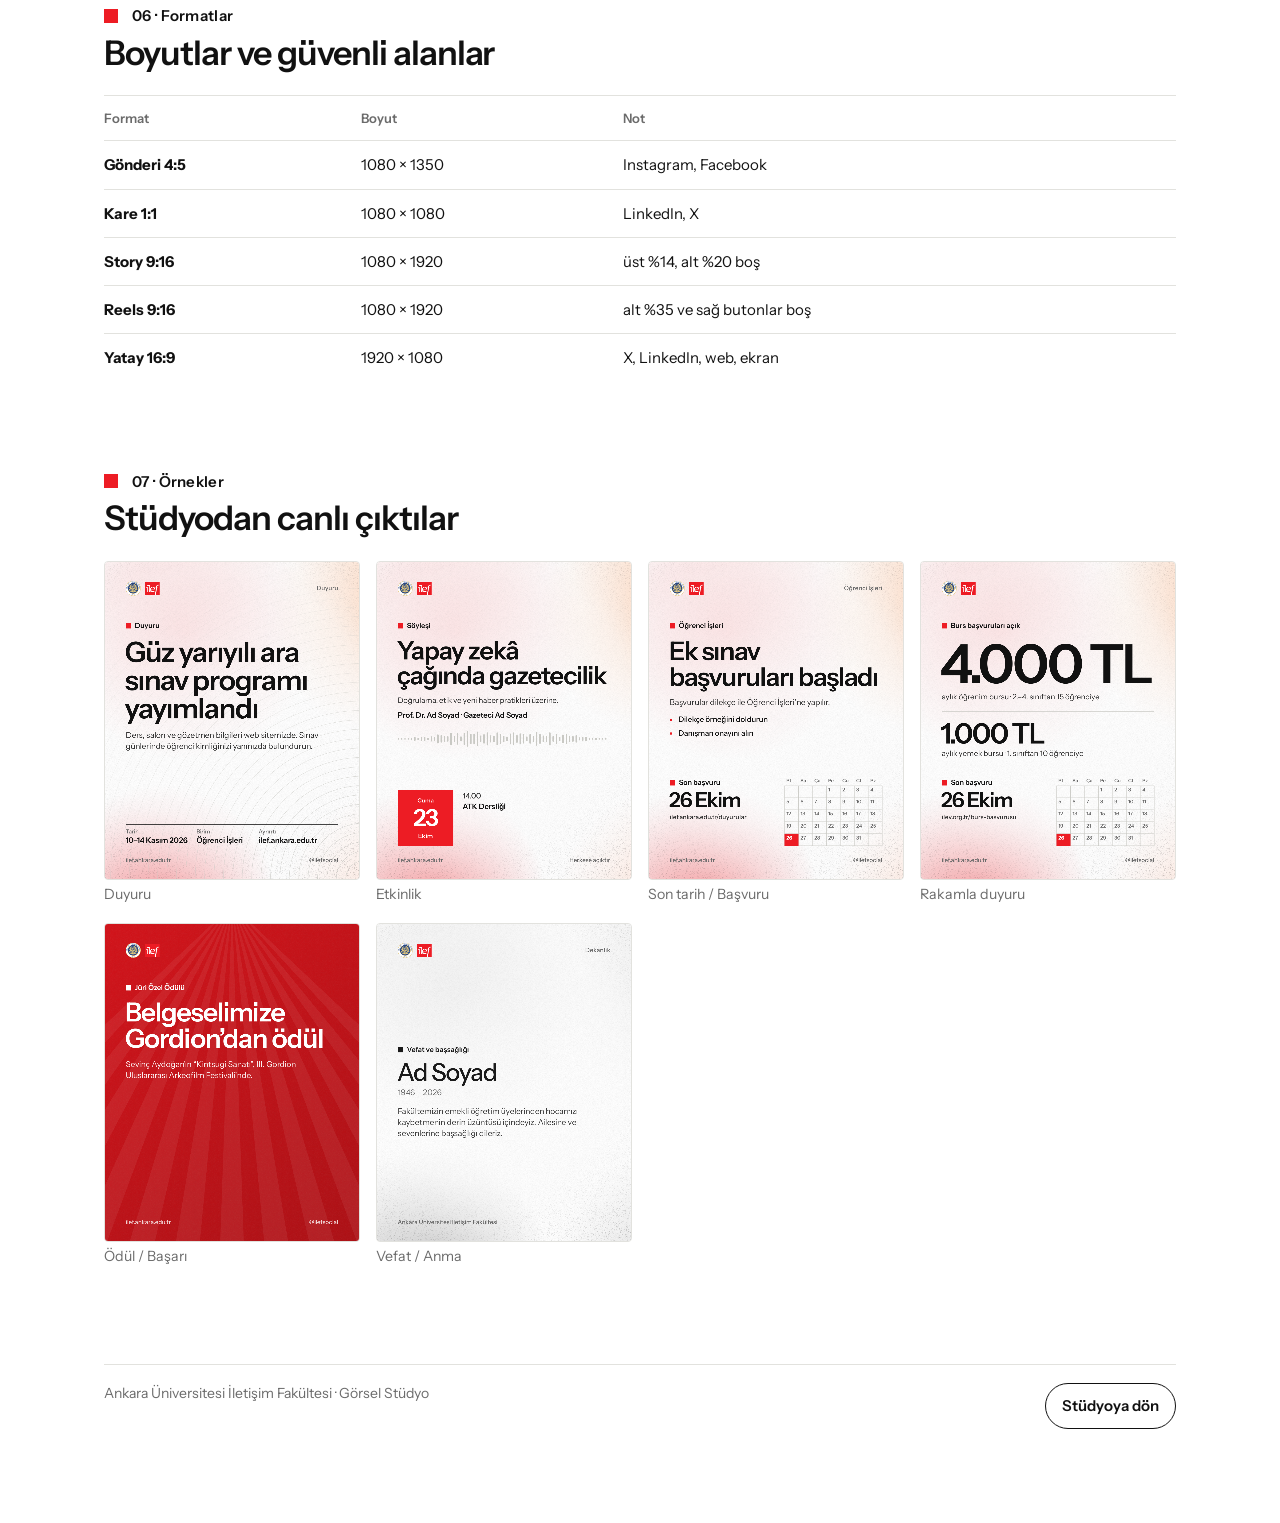
==== commit 54a9eabf: "80. yıl logosunu resmî kullanım kılavuzuna göre düzelt; ilef çerçevesini kaldır - 80. yıl logosu Ank" ====
--- a/kimlik.html
+++ b/kimlik.html
@@ -119,8 +119,11 @@
   <section>
     <h2>03 · Logolar</h2>
     <h3>İmza ve birimler</h3>
-    <p class="note">Sol üstte her zaman <b>Ankara Üniversitesi + ilef</b> imzası. 80. yıl logosu 2026 boyunca seçilebilen bir dönem rozetidir. Bölüm ve atölye logoları sağ üstte, adıyla birlikte görünür. Kırmızı zeminde ilef logosu beyaz çerçeveyle, koyu yazılı logolar beyaz plaka üzerinde kullanılır.</p>
+    <p class="note">Sol üstte her zaman <b>Ankara Üniversitesi + ilef</b> imzası. Bölüm ve atölye logoları sağ üstte, adıyla birlikte görünür. Logolar yeniden renklendirilmez, çerçevelenmez; kırmızı zeminde koyu yazılı birim logoları beyaz plaka üzerinde kullanılır.</p>
     <div class="logos" id="logos"></div>
+    <h3 style="margin-top:48px">80. yıl logosu</h3>
+    <p class="note">Logo Ankara Üniversitesi mührünü içerdiği için <b>mührün yerine</b> kullanılır; ikisi yan yana konmaz. Resmî kullanım kılavuzundaki üç sürüm dışında kullanılmaz: beyaz zeminde lacivert, lacivert zeminde beyaz (mühür renkli), siyah zeminde beyaz (mühür tek renk). <b>Kırmızı zeminde kullanılmaz.</b></p>
+    <div class="logos" id="logos80"></div>
   </section>
 
   <section>
@@ -139,7 +142,8 @@
       <div class="rule"><b>Fotoğraf olduğu gibi</b>Filtre, çerçeve, gölge yok; temiz dikdörtgen. Yüz içeren kareler tercih edilir.</div>
       <div class="rule"><b>Hazır afişleri kırpmayın</b>Dışarıdan gelen afiş “Hazır afiş” çerçevesine girer; tarih ve yer altta tekrarlanır.</div>
       <div class="rule"><b>Vefat ve anma sade kalır</b>Renk, mesh, motif ve hareket kullanılmaz; fotoğraf siyah-beyazdır.</div>
-      <div class="rule no"><b>Yapmayın</b>Logoyu yeniden renklendirmek, başka yazı tipi kullanmak, kırmızıyı başlıkta kullanmak, motifleri metnin arkasına sıkıştırmak.</div>
+      <div class="rule no"><b>Yapmayın</b>Logoyu yeniden renklendirmek ya da çerçevelemek, başka yazı tipi kullanmak, kırmızıyı başlıkta kullanmak, motifleri metnin arkasına sıkıştırmak.</div>
+      <div class="rule no"><b>Yapmayın</b>80. yıl logosunu Ankara Üniversitesi mührüyle yan yana ya da kırmızı zeminde kullanmak.</div>
       <div class="rule no"><b>Yapmayın</b>Story/Reels’te üst %14 ve alt %20–35’e bilgi koymak; platform arayüzü örter.</div>
     </div>
   </section>
@@ -195,9 +199,12 @@
   $('#hier').innerHTML = H.map(([n, s, ex]) => `<div class="type-row"><div class="spec"><b>${n}</b>${s}</div><div>${ex}</div></div>`).join('');
   const resolve = (src) => (src && window.LOGO_DATA && window.LOGO_DATA[src]) || src;
   const GN = { ana: 'Ana imza', rozet: 'Dönem rozeti', bolum: 'Bölüm', atolye: 'Atölye / birim' };
-  $('#logos').innerHTML = B.logos.filter((l) => l.light || l.dark).map((l) => `<figure>
+  const y80 = B.logos.find((l) => l.id === 'au-80-yil');
+  if (y80 && y80.variants) $('#logos80').innerHTML = [['beyaz', '#FFFFFF', 'Beyaz zemin'], ['lacivert', '#16427F', 'Lacivert zemin'], ['siyah', '#1A1A18', 'Siyah zemin']].map(([k, bg, n]) => `<figure><div class="box" style="height:150px;background:${bg};border-radius:3px;${k === 'beyaz' ? 'border:1px solid #E2E2DE' : ''}"><img src="${resolve(y80.variants[k])}" alt="" style="max-height:126px"></div><figcaption><b>${n}</b>Resmî kullanım</figcaption></figure>`).join('') +
+    `<figure><div class="box" style="height:150px;background:#D3131A;border-radius:3px;color:#fff;font-weight:600;text-align:center">Kırmızı zeminde<br>kullanılmaz</div><figcaption><b>Kırmızı zemin</b>Bu görsellerde Ankara Üniversitesi logosu kullanılır</figcaption></figure>`;
+  $('#logos').innerHTML = B.logos.filter((l) => (l.light || l.dark) && l.group !== 'rozet').map((l) => `<figure>
     <div class="box"><img src="${resolve(l.light || l.dark)}" alt=""></div>
-    <div class="box dark">${l.panel ? `<span style="background:#fff;padding:8px 10px;border-radius:3px;display:inline-grid"><img src="${resolve(l.light)}" alt="" style="max-height:56px"></span>` : `<img src="${resolve(l.dark || l.light)}" alt="" style="${l.outlineOnRed ? 'outline:3px solid #fff' : ''}">`}</div>
+    <div class="box dark">${l.panel ? `<span style="background:#fff;padding:8px 10px;border-radius:3px;display:inline-grid"><img src="${resolve(l.light)}" alt="" style="max-height:56px"></span>` : `<img src="${resolve(l.dark || l.light)}" alt="">`}</div>
     <figcaption><b>${l.name}</b>${GN[l.group] || l.group}</figcaption></figure>`).join('');
   $('#motifs tbody').innerHTML = Object.entries(window.MOTIFS).filter(([k]) => k !== 'yok').map(([k, v]) => { const [a, b] = v.split(' · '); return `<tr><td><b>${a}</b></td><td>${b || ''}</td></tr>`; }).join('');
   $('#formats tbody').innerHTML = window.FORMATS.map((f) => `<tr><td><b>${f.name}</b></td><td>${f.w} × ${f.h}</td><td>${f.hint.split(' · ').slice(1).join(' · ')}</td></tr>`).join('');
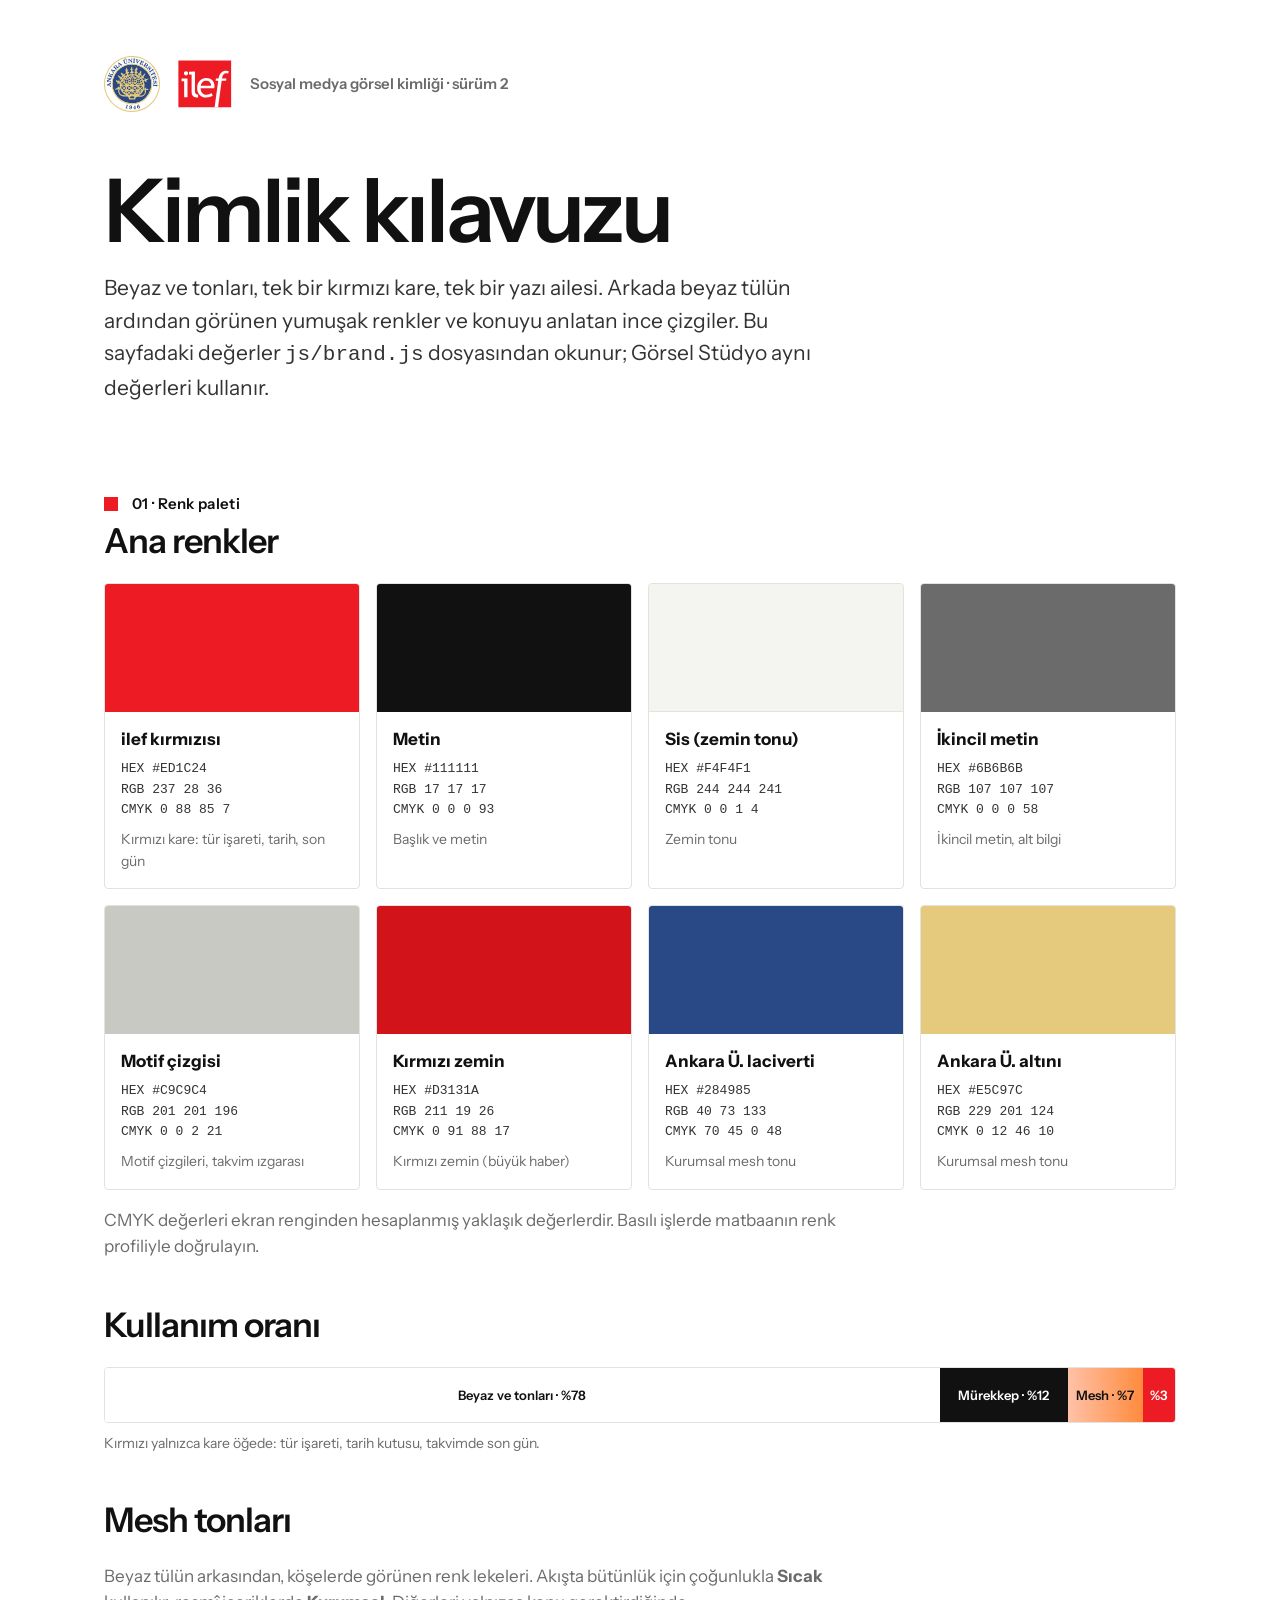
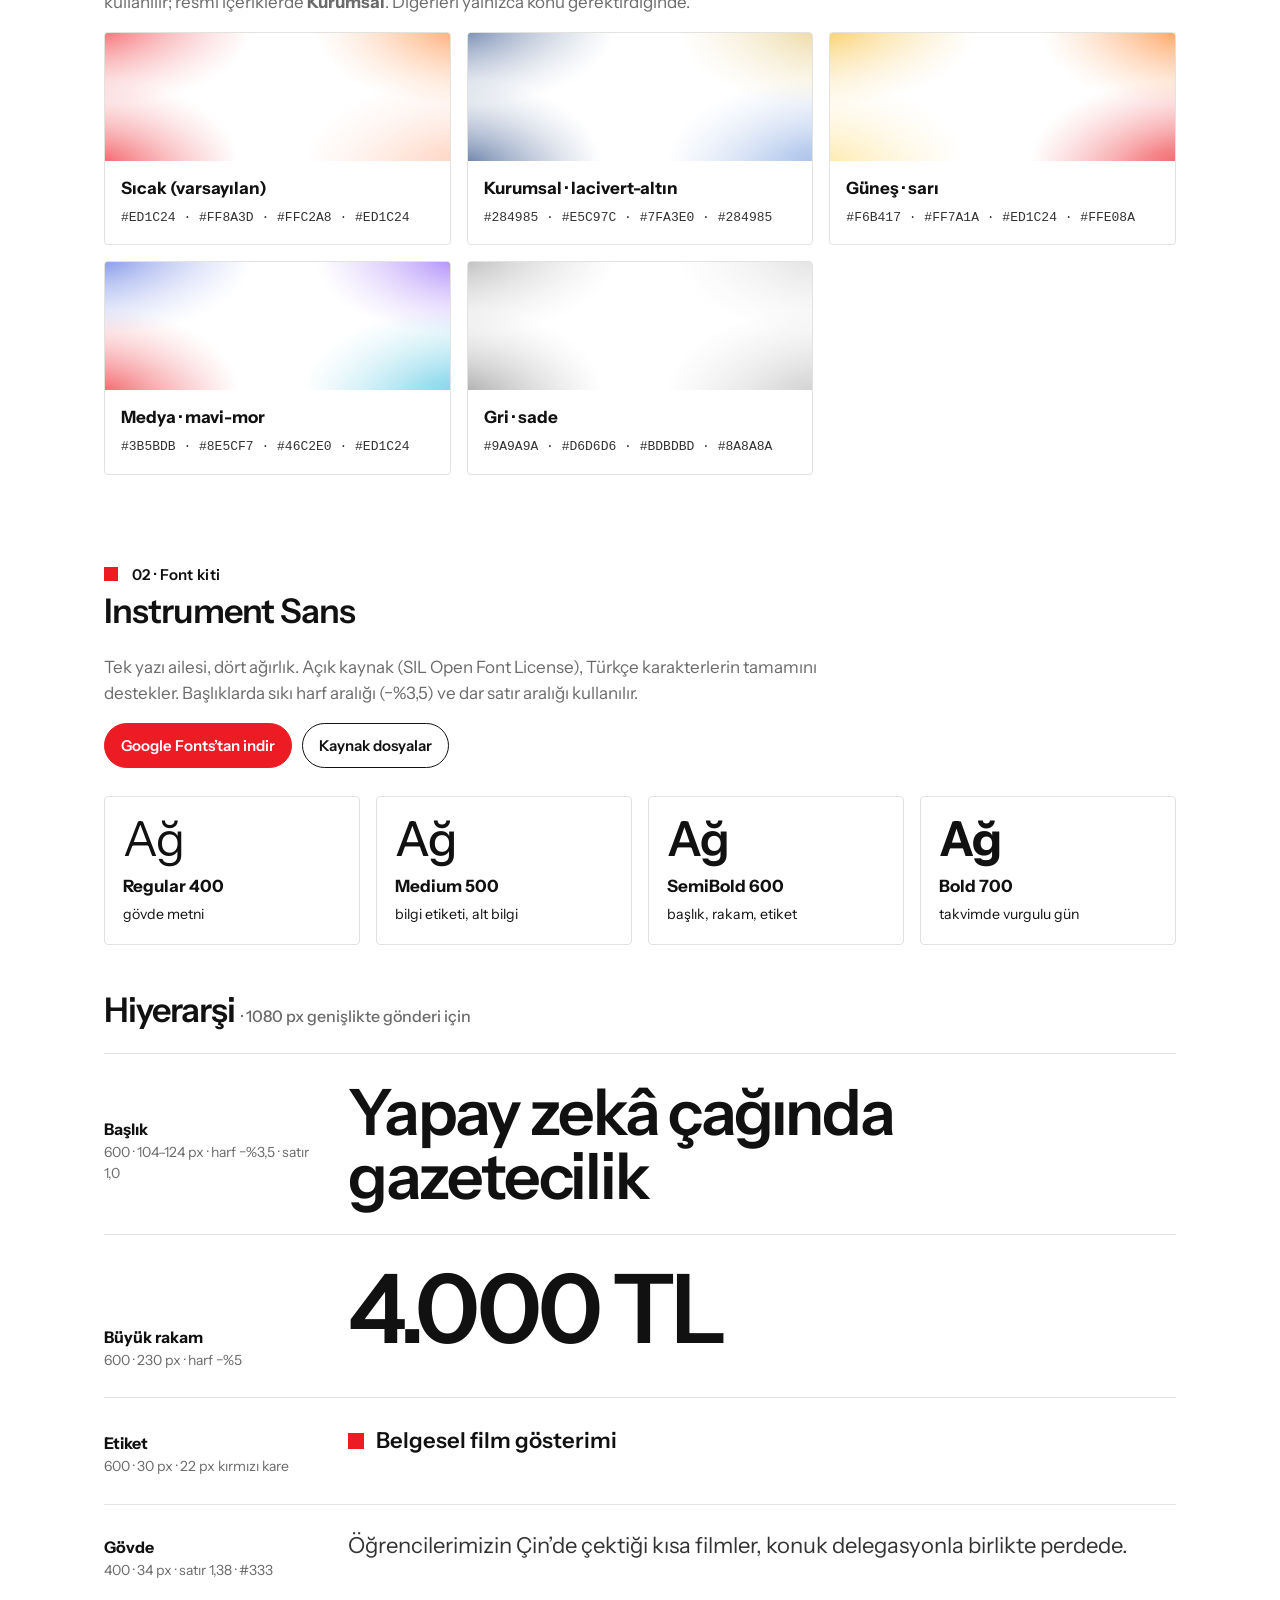
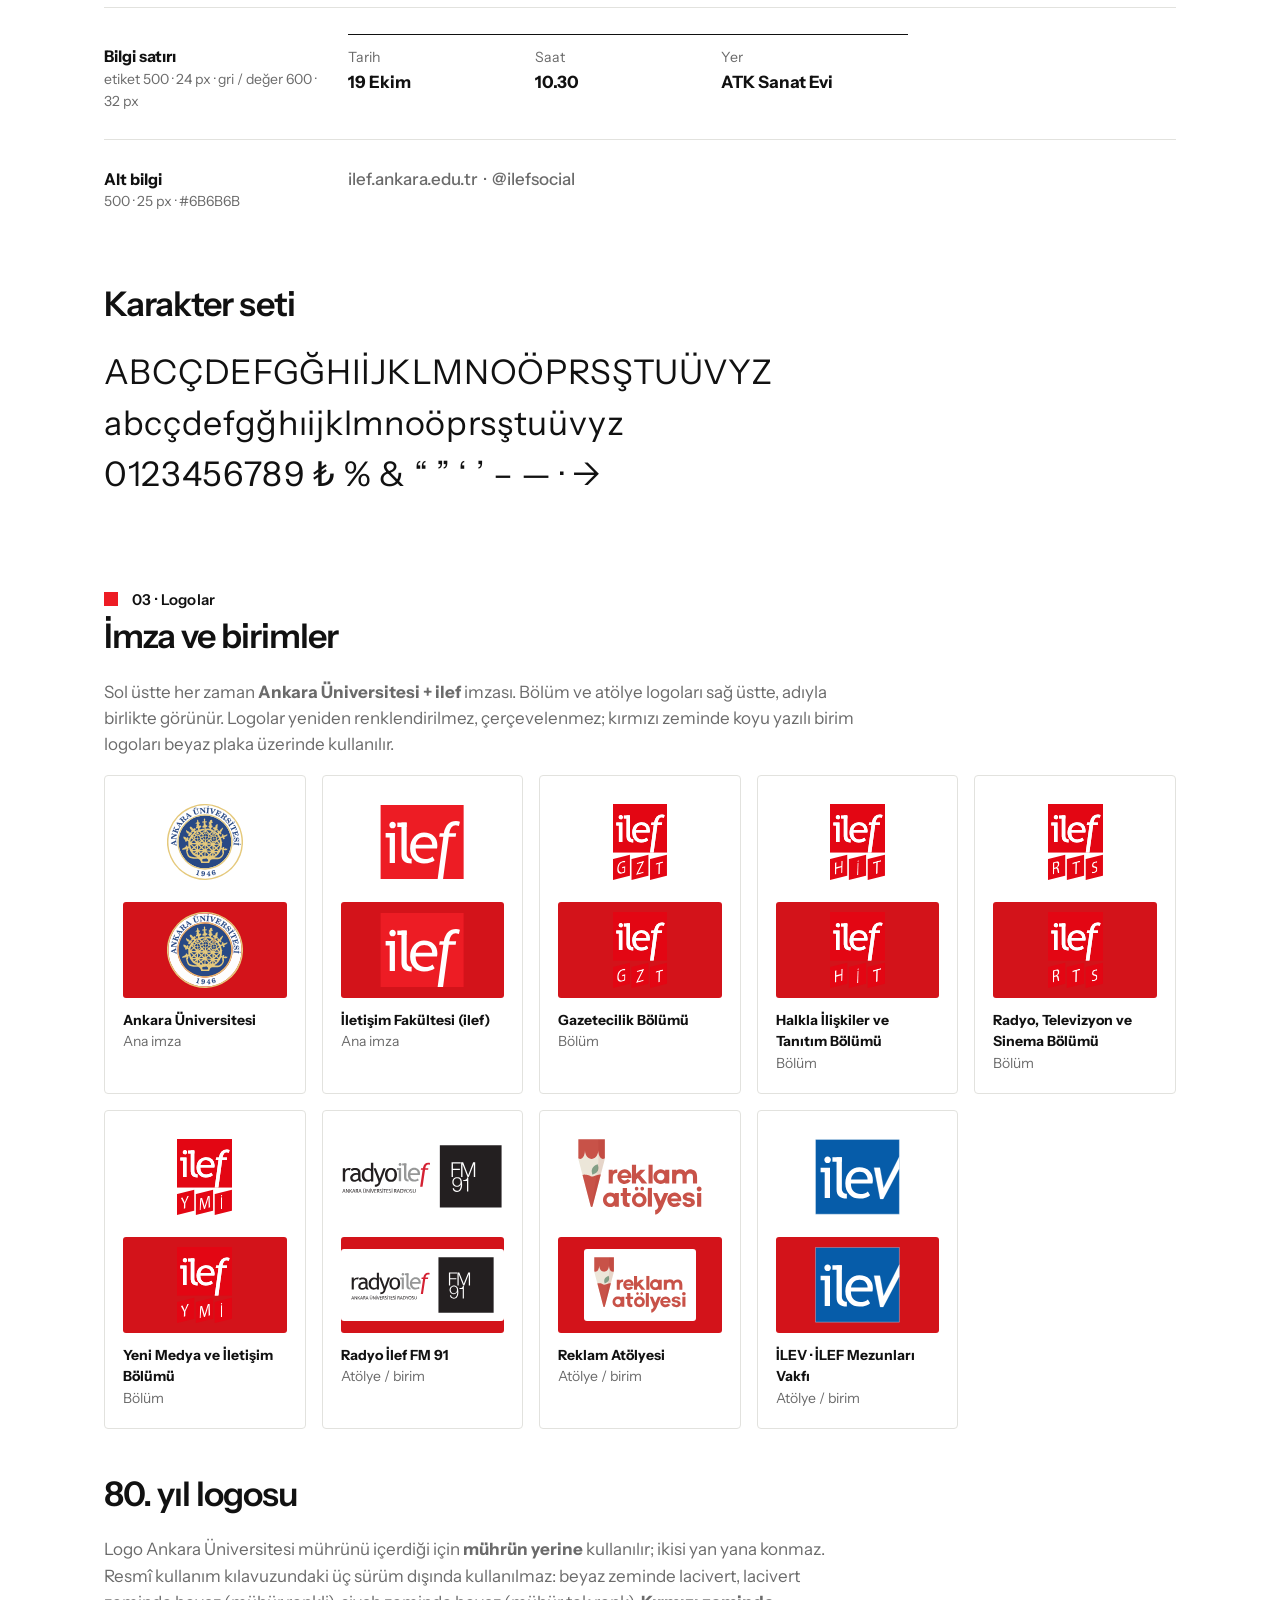
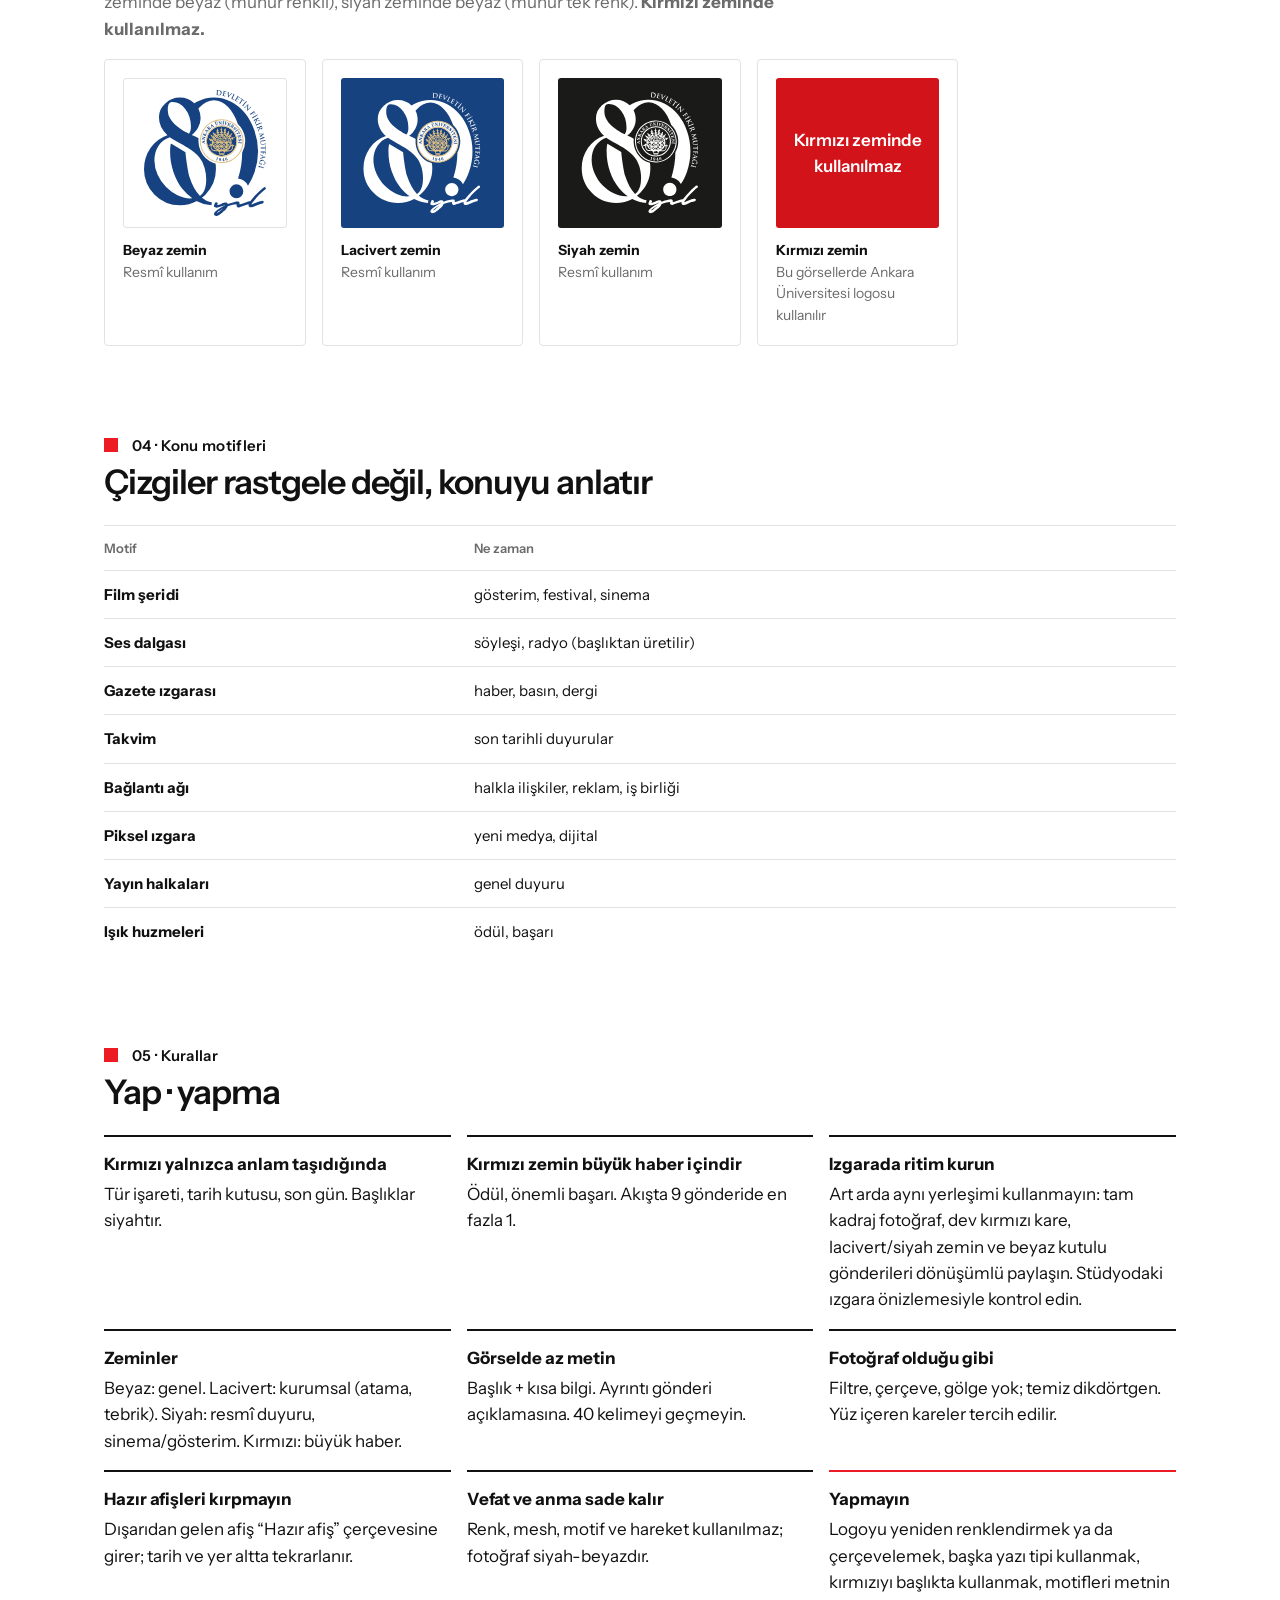
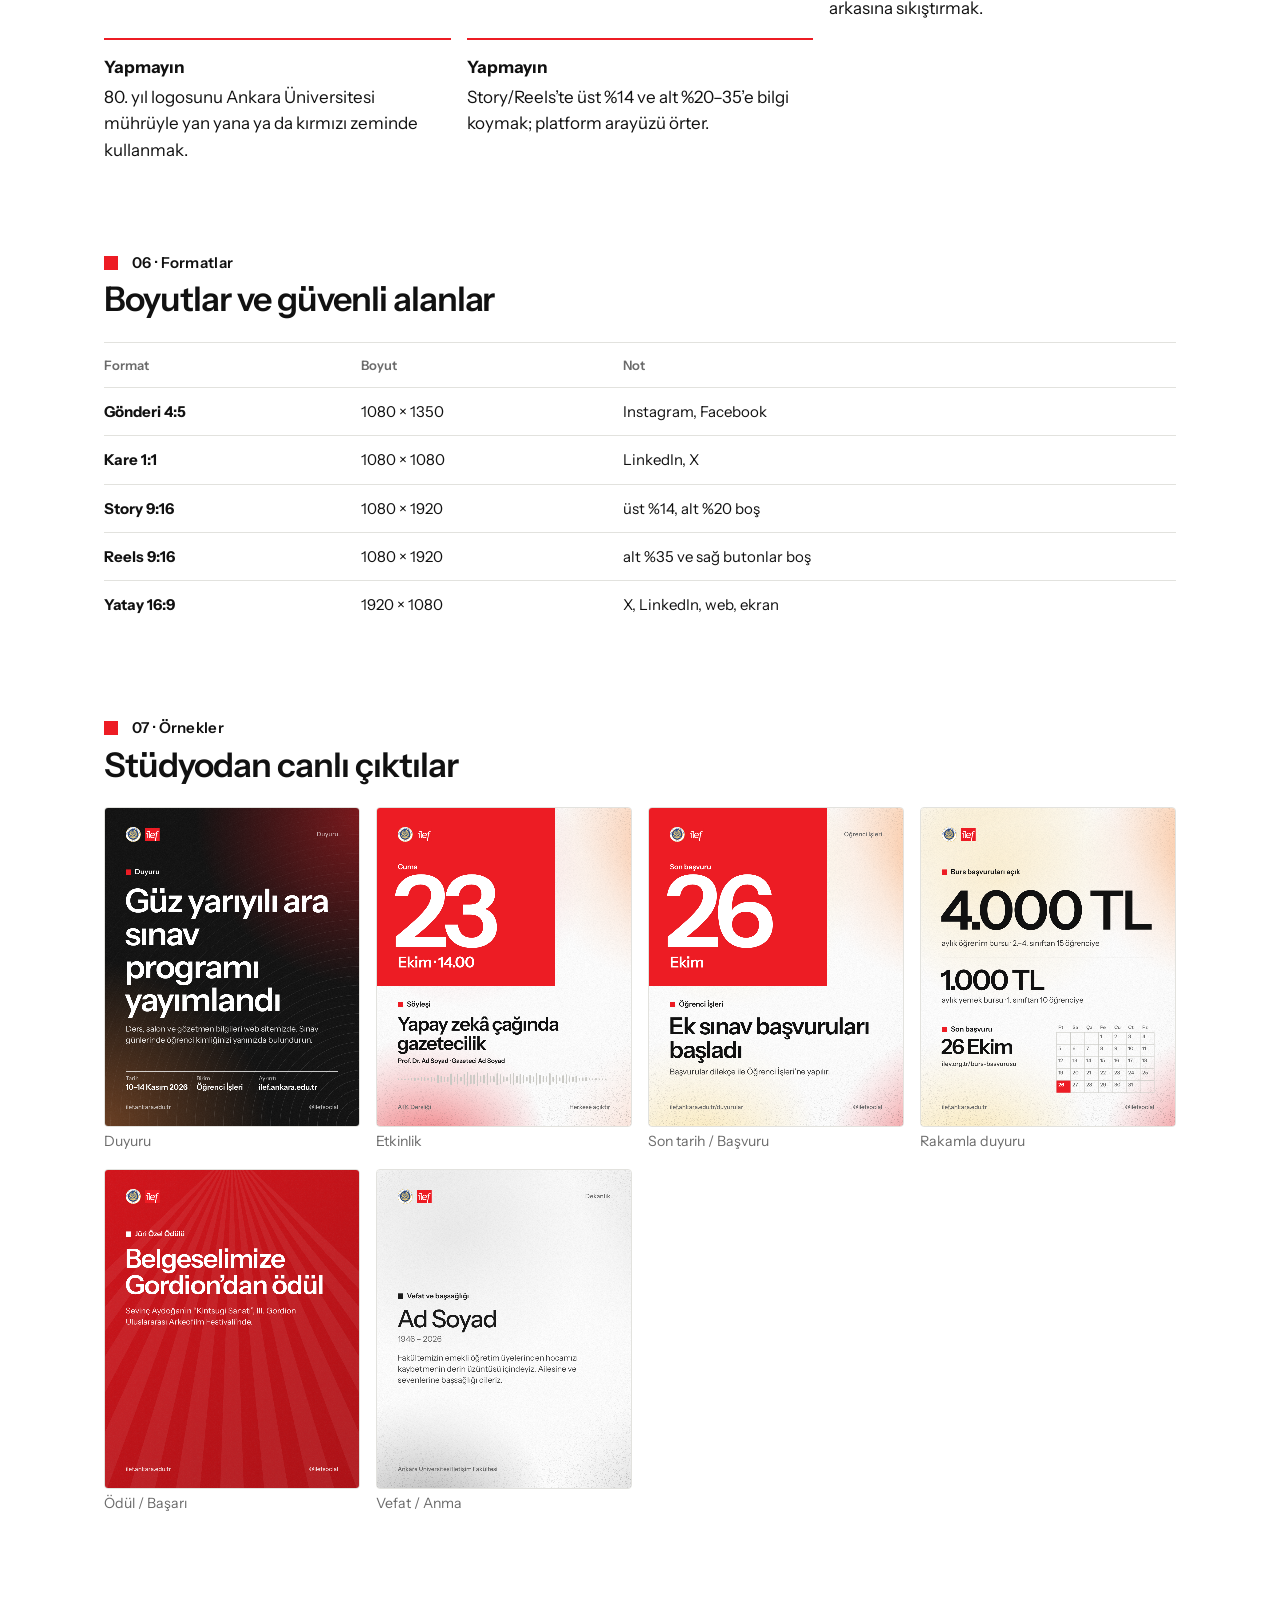
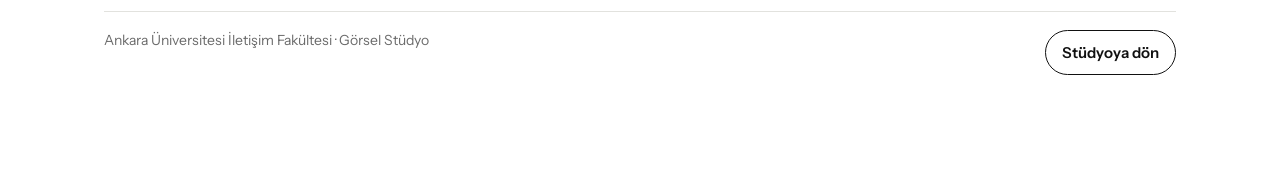
==== commit 8538d33a: "Izgarada ritim: yeni yerleşimler, zeminler ve ızgara önizlemesi - Yerleşimler: tam kadraj fotoğraf (" ====
--- a/kimlik.html
+++ b/kimlik.html
@@ -138,6 +138,8 @@
     <div class="rules">
       <div class="rule"><b>Kırmızı yalnızca anlam taşıdığında</b>Tür işareti, tarih kutusu, son gün. Başlıklar siyahtır.</div>
       <div class="rule"><b>Kırmızı zemin büyük haber içindir</b>Ödül, önemli başarı. Akışta 9 gönderide en fazla 1.</div>
+      <div class="rule"><b>Izgarada ritim kurun</b>Art arda aynı yerleşimi kullanmayın: tam kadraj fotoğraf, dev kırmızı kare, lacivert/siyah zemin ve beyaz kutulu gönderileri dönüşümlü paylaşın. Stüdyodaki ızgara önizlemesiyle kontrol edin.</div>
+      <div class="rule"><b>Zeminler</b>Beyaz: genel. Lacivert: kurumsal (atama, tebrik). Siyah: resmî duyuru, sinema/gösterim. Kırmızı: büyük haber.</div>
       <div class="rule"><b>Görselde az metin</b>Başlık + kısa bilgi. Ayrıntı gönderi açıklamasına. 40 kelimeyi geçmeyin.</div>
       <div class="rule"><b>Fotoğraf olduğu gibi</b>Filtre, çerçeve, gölge yok; temiz dikdörtgen. Yüz içeren kareler tercih edilir.</div>
       <div class="rule"><b>Hazır afişleri kırpmayın</b>Dışarıdan gelen afiş “Hazır afiş” çerçevesine girer; tarih ve yer altta tekrarlanır.</div>
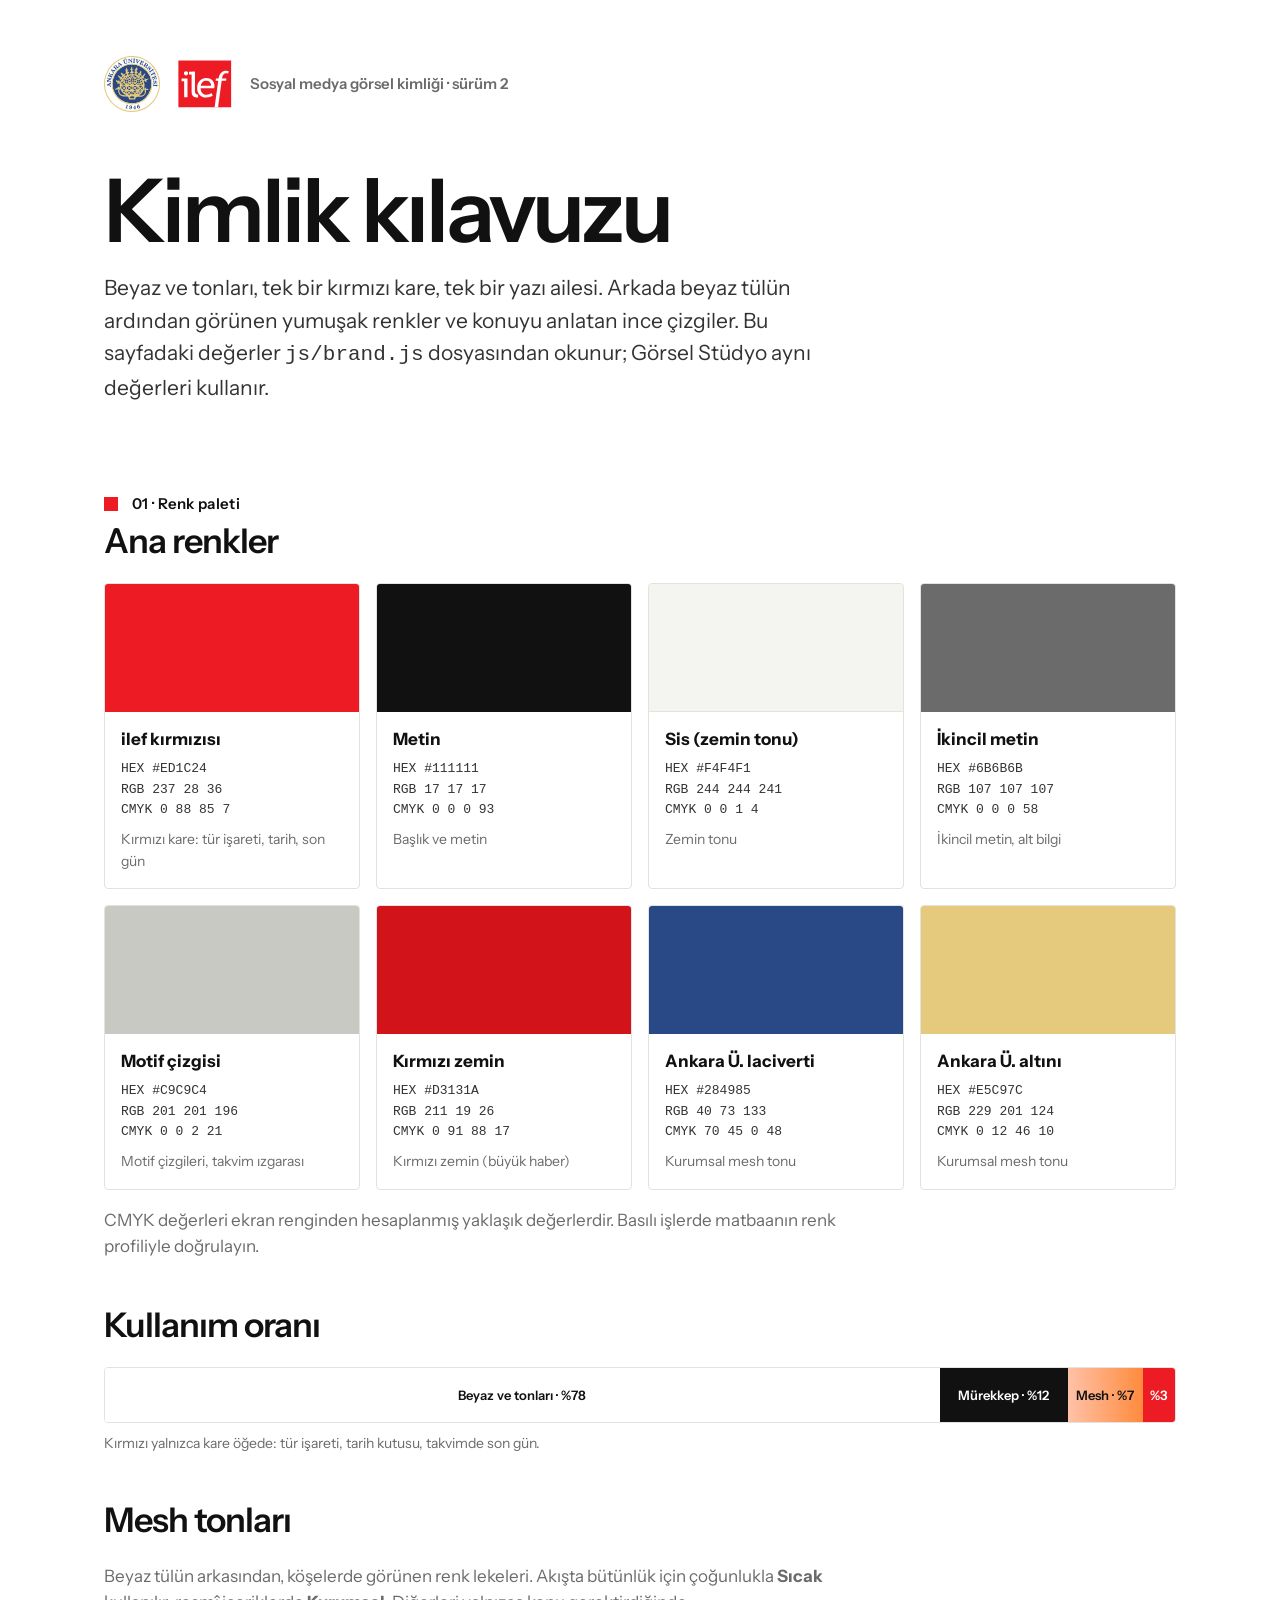
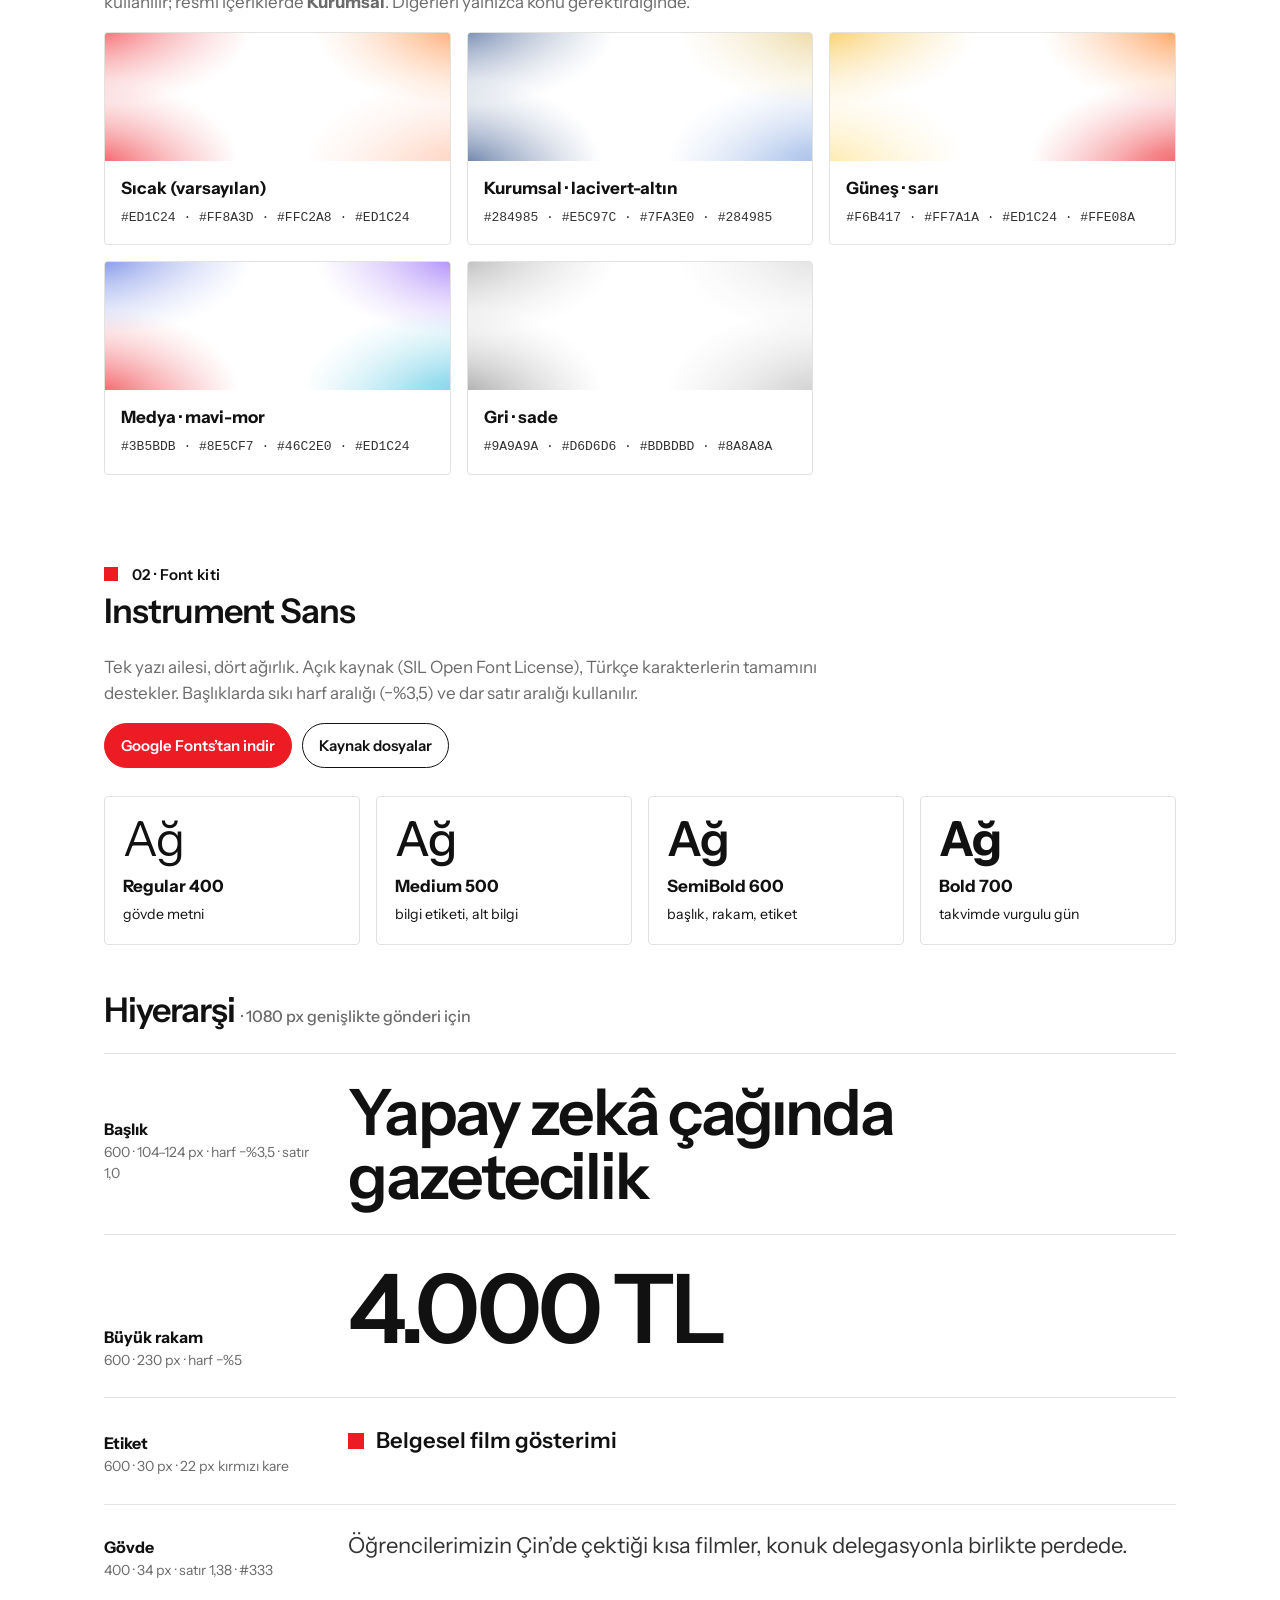
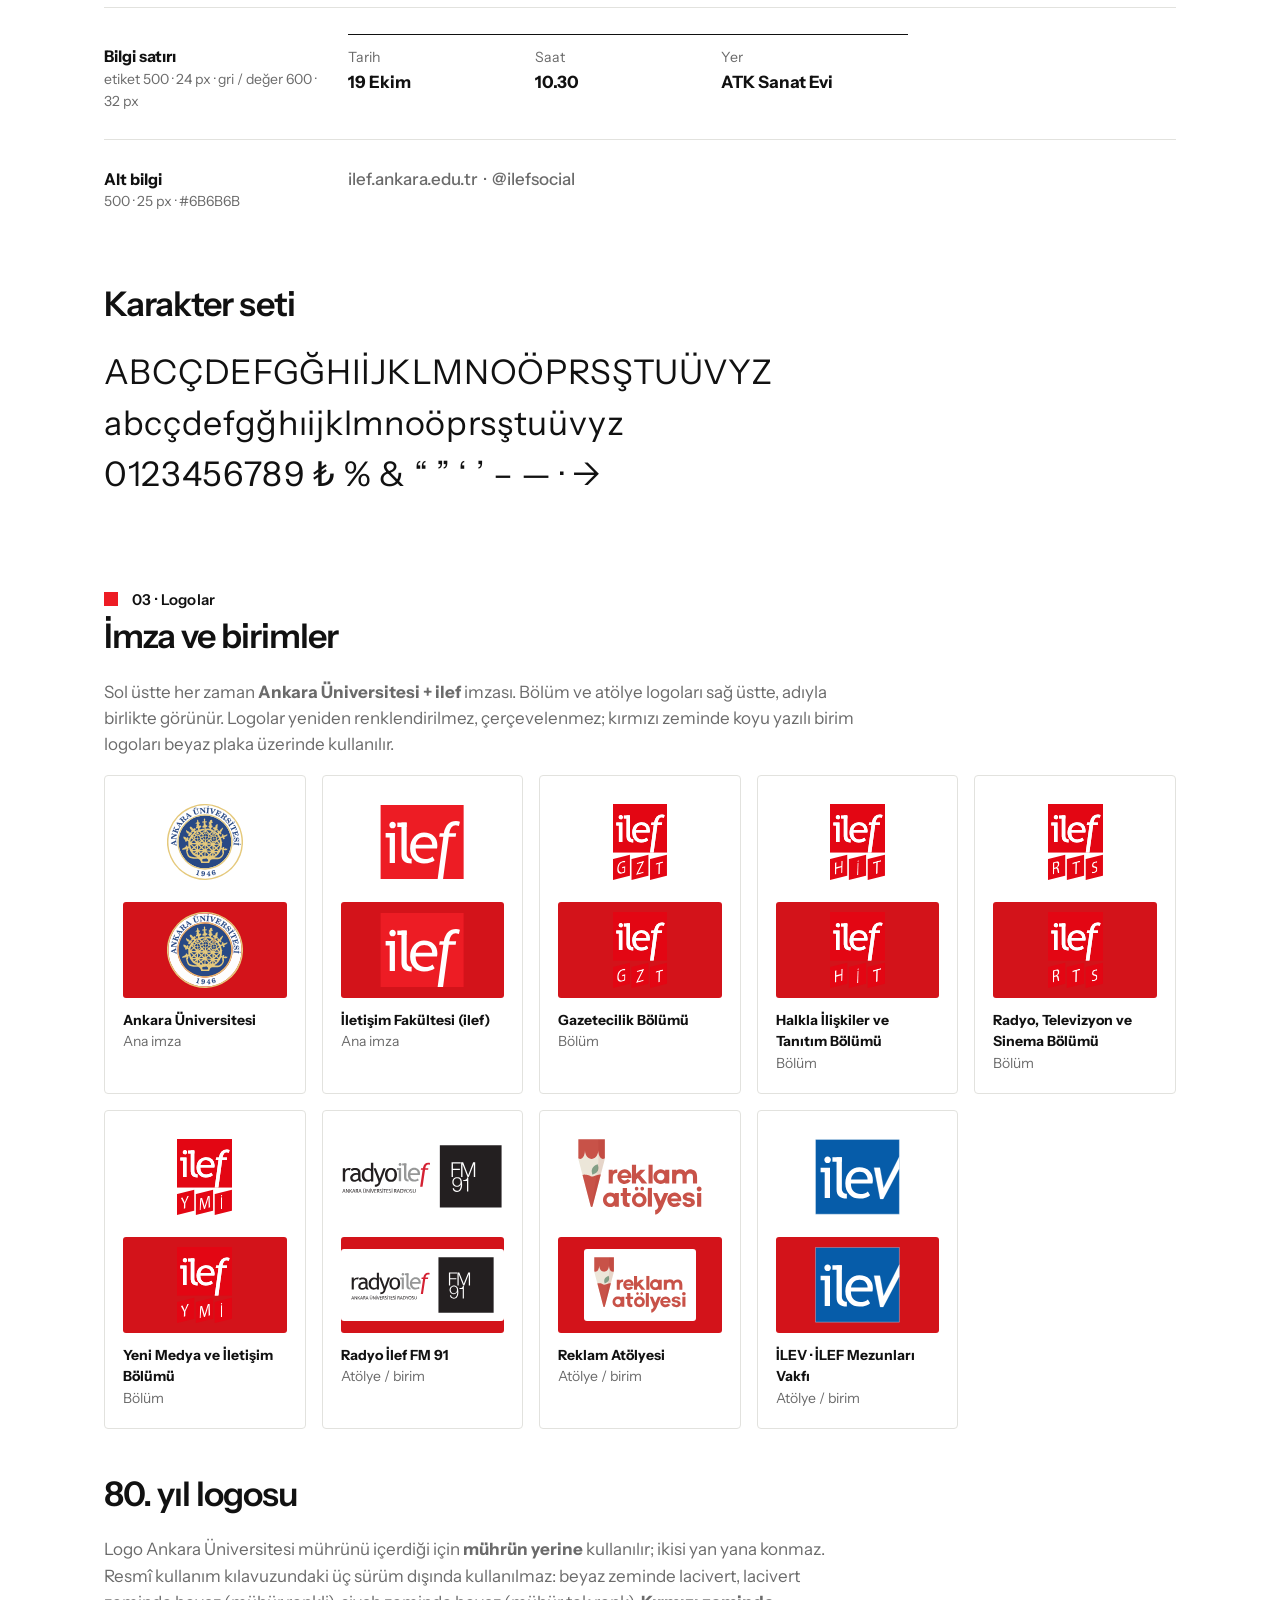
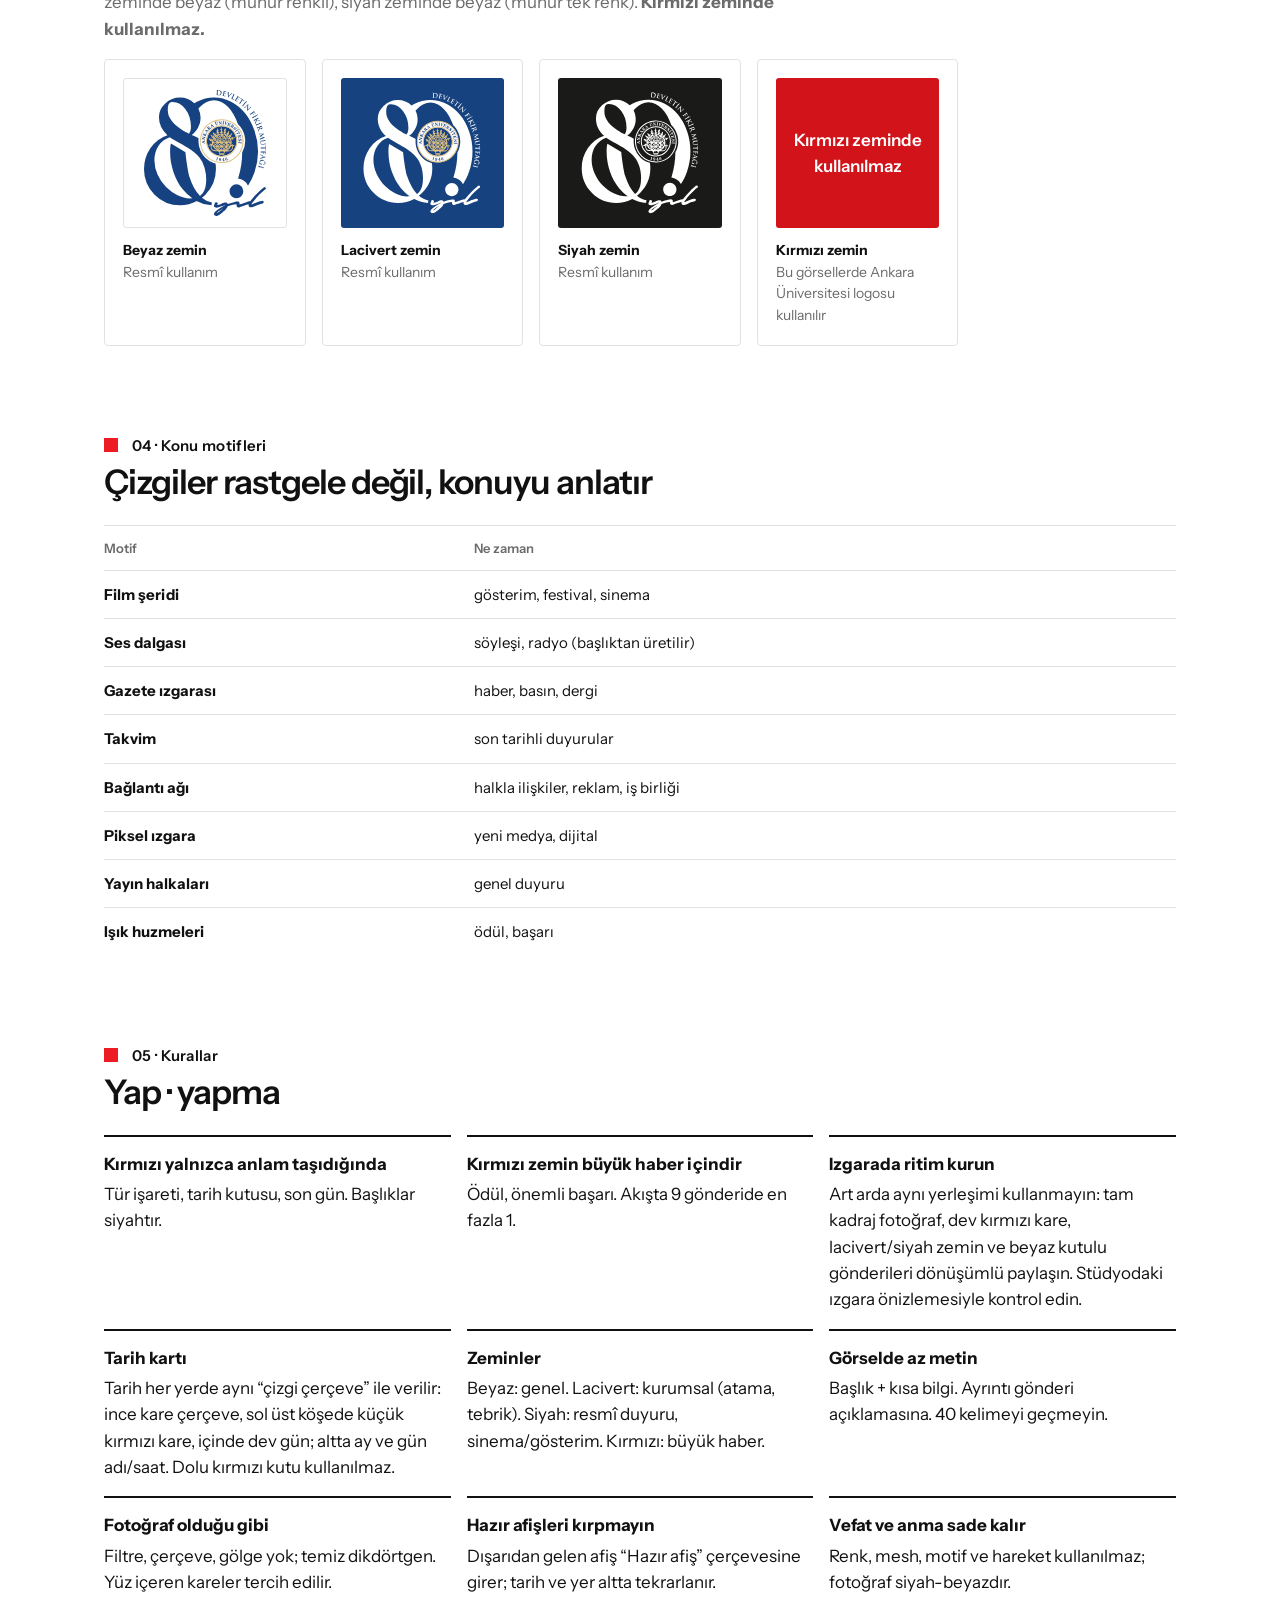
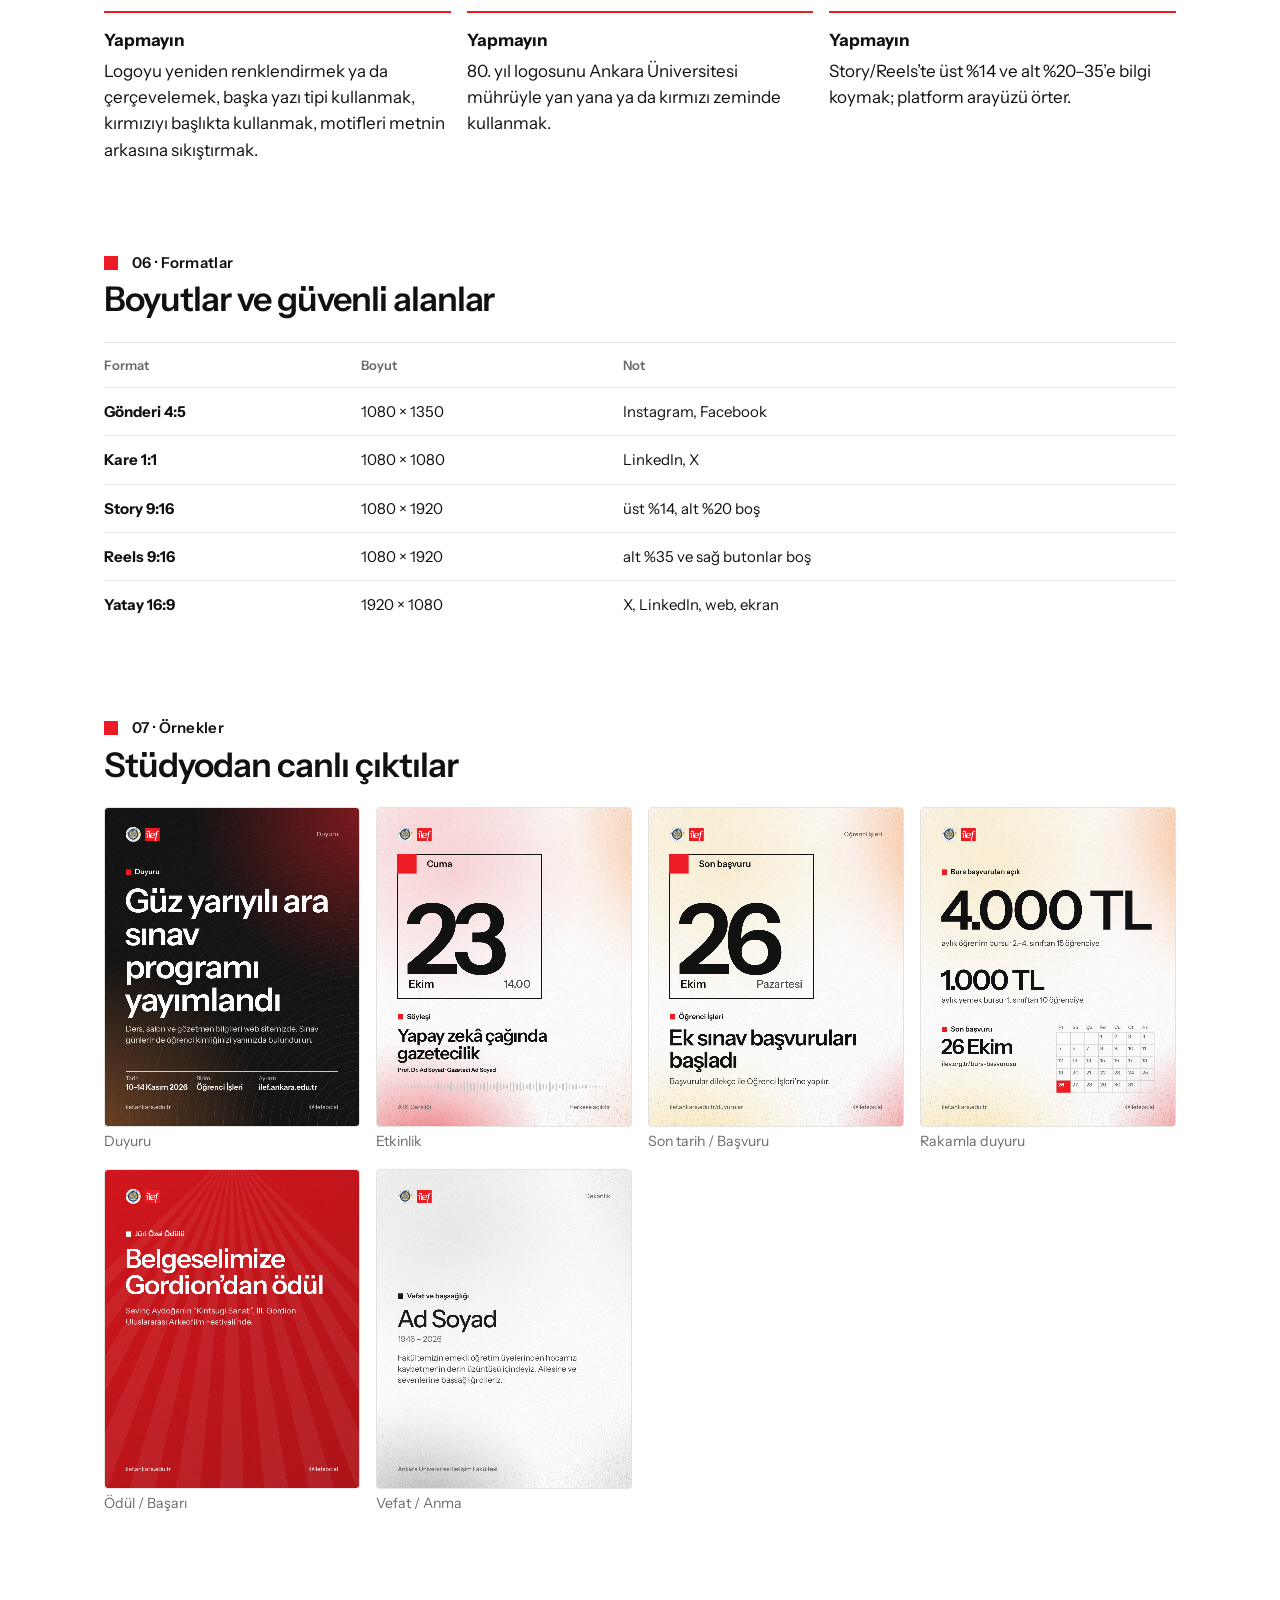
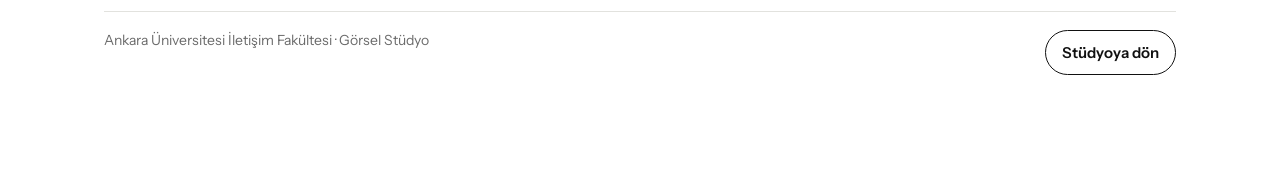
==== commit 1d75a3a3: "Tarih kutularını çizgi çerçeveli karta çevir - Dolu kırmızı kutular kaldırıldı; tarih her yerde aynı" ====
--- a/kimlik.html
+++ b/kimlik.html
@@ -139,6 +139,7 @@
       <div class="rule"><b>Kırmızı yalnızca anlam taşıdığında</b>Tür işareti, tarih kutusu, son gün. Başlıklar siyahtır.</div>
       <div class="rule"><b>Kırmızı zemin büyük haber içindir</b>Ödül, önemli başarı. Akışta 9 gönderide en fazla 1.</div>
       <div class="rule"><b>Izgarada ritim kurun</b>Art arda aynı yerleşimi kullanmayın: tam kadraj fotoğraf, dev kırmızı kare, lacivert/siyah zemin ve beyaz kutulu gönderileri dönüşümlü paylaşın. Stüdyodaki ızgara önizlemesiyle kontrol edin.</div>
+      <div class="rule"><b>Tarih kartı</b>Tarih her yerde aynı “çizgi çerçeve” ile verilir: ince kare çerçeve, sol üst köşede küçük kırmızı kare, içinde dev gün; altta ay ve gün adı/saat. Dolu kırmızı kutu kullanılmaz.</div>
       <div class="rule"><b>Zeminler</b>Beyaz: genel. Lacivert: kurumsal (atama, tebrik). Siyah: resmî duyuru, sinema/gösterim. Kırmızı: büyük haber.</div>
       <div class="rule"><b>Görselde az metin</b>Başlık + kısa bilgi. Ayrıntı gönderi açıklamasına. 40 kelimeyi geçmeyin.</div>
       <div class="rule"><b>Fotoğraf olduğu gibi</b>Filtre, çerçeve, gölge yok; temiz dikdörtgen. Yüz içeren kareler tercih edilir.</div>
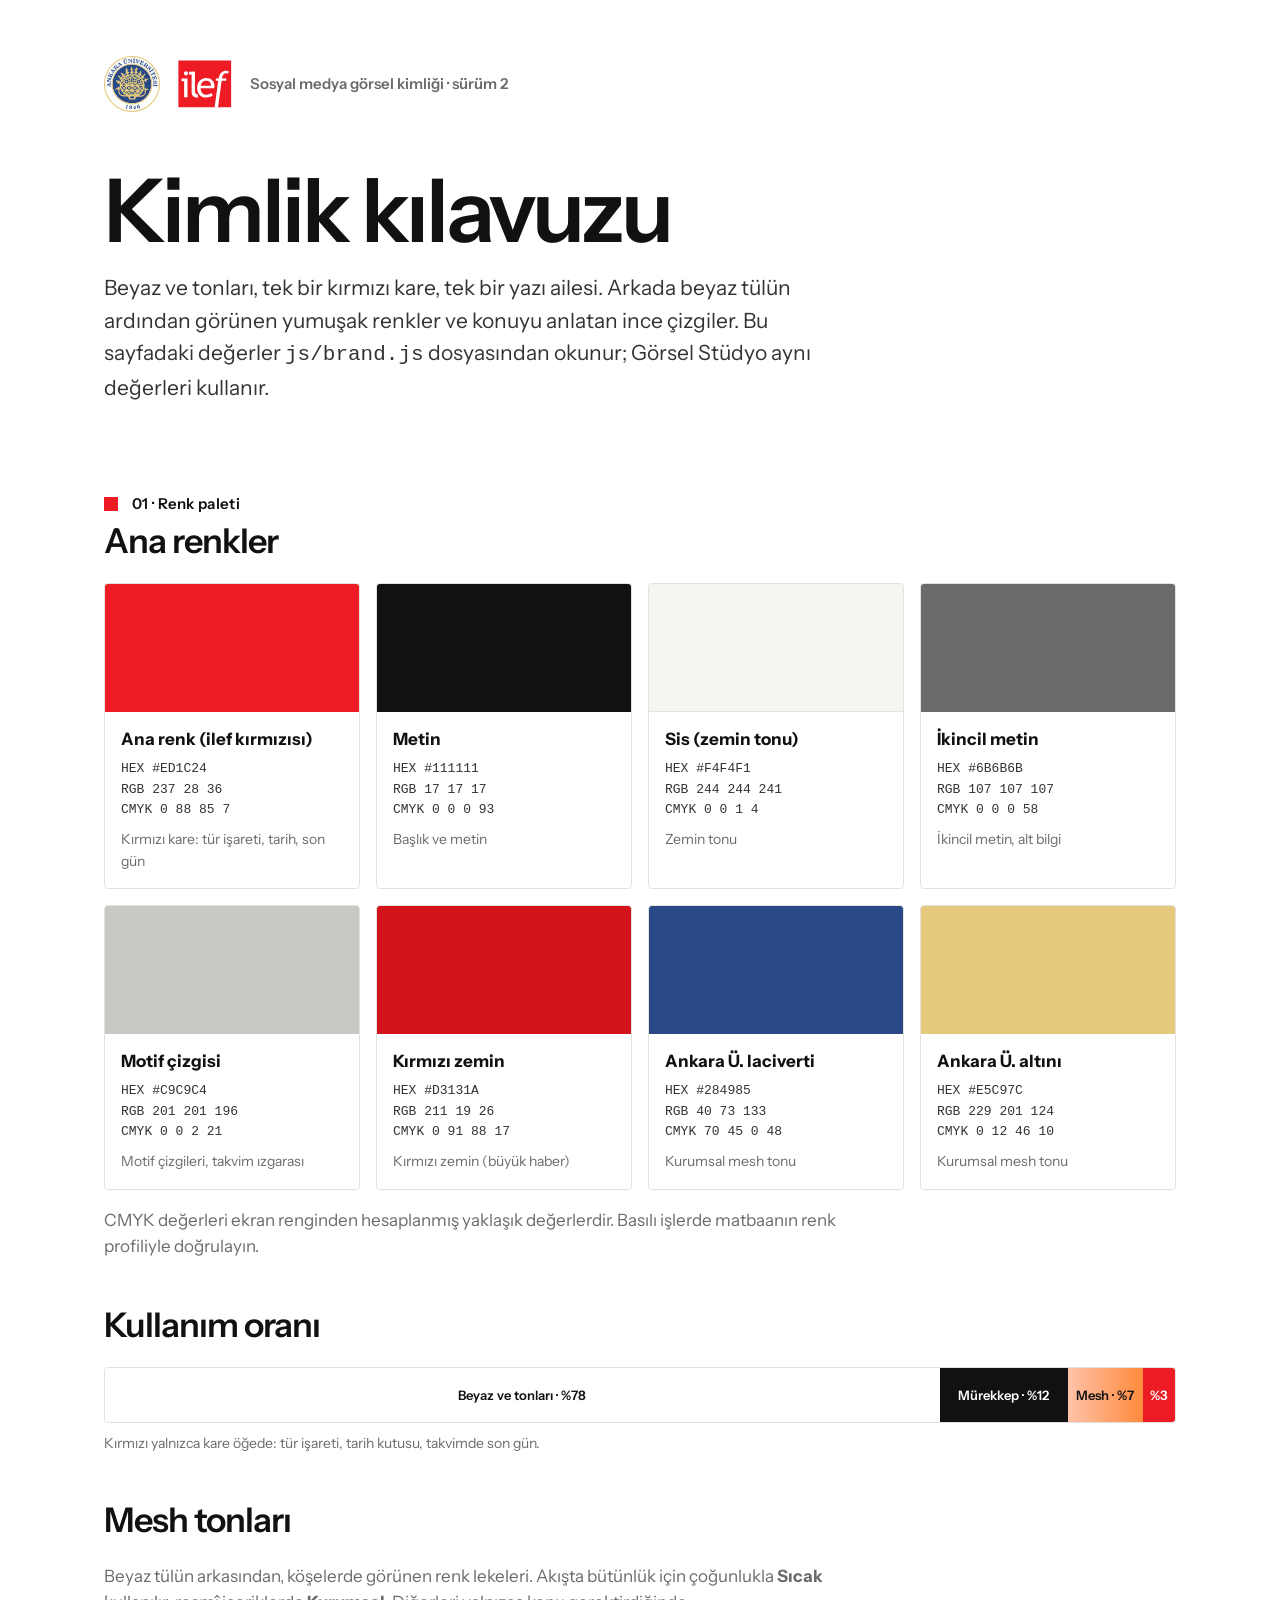
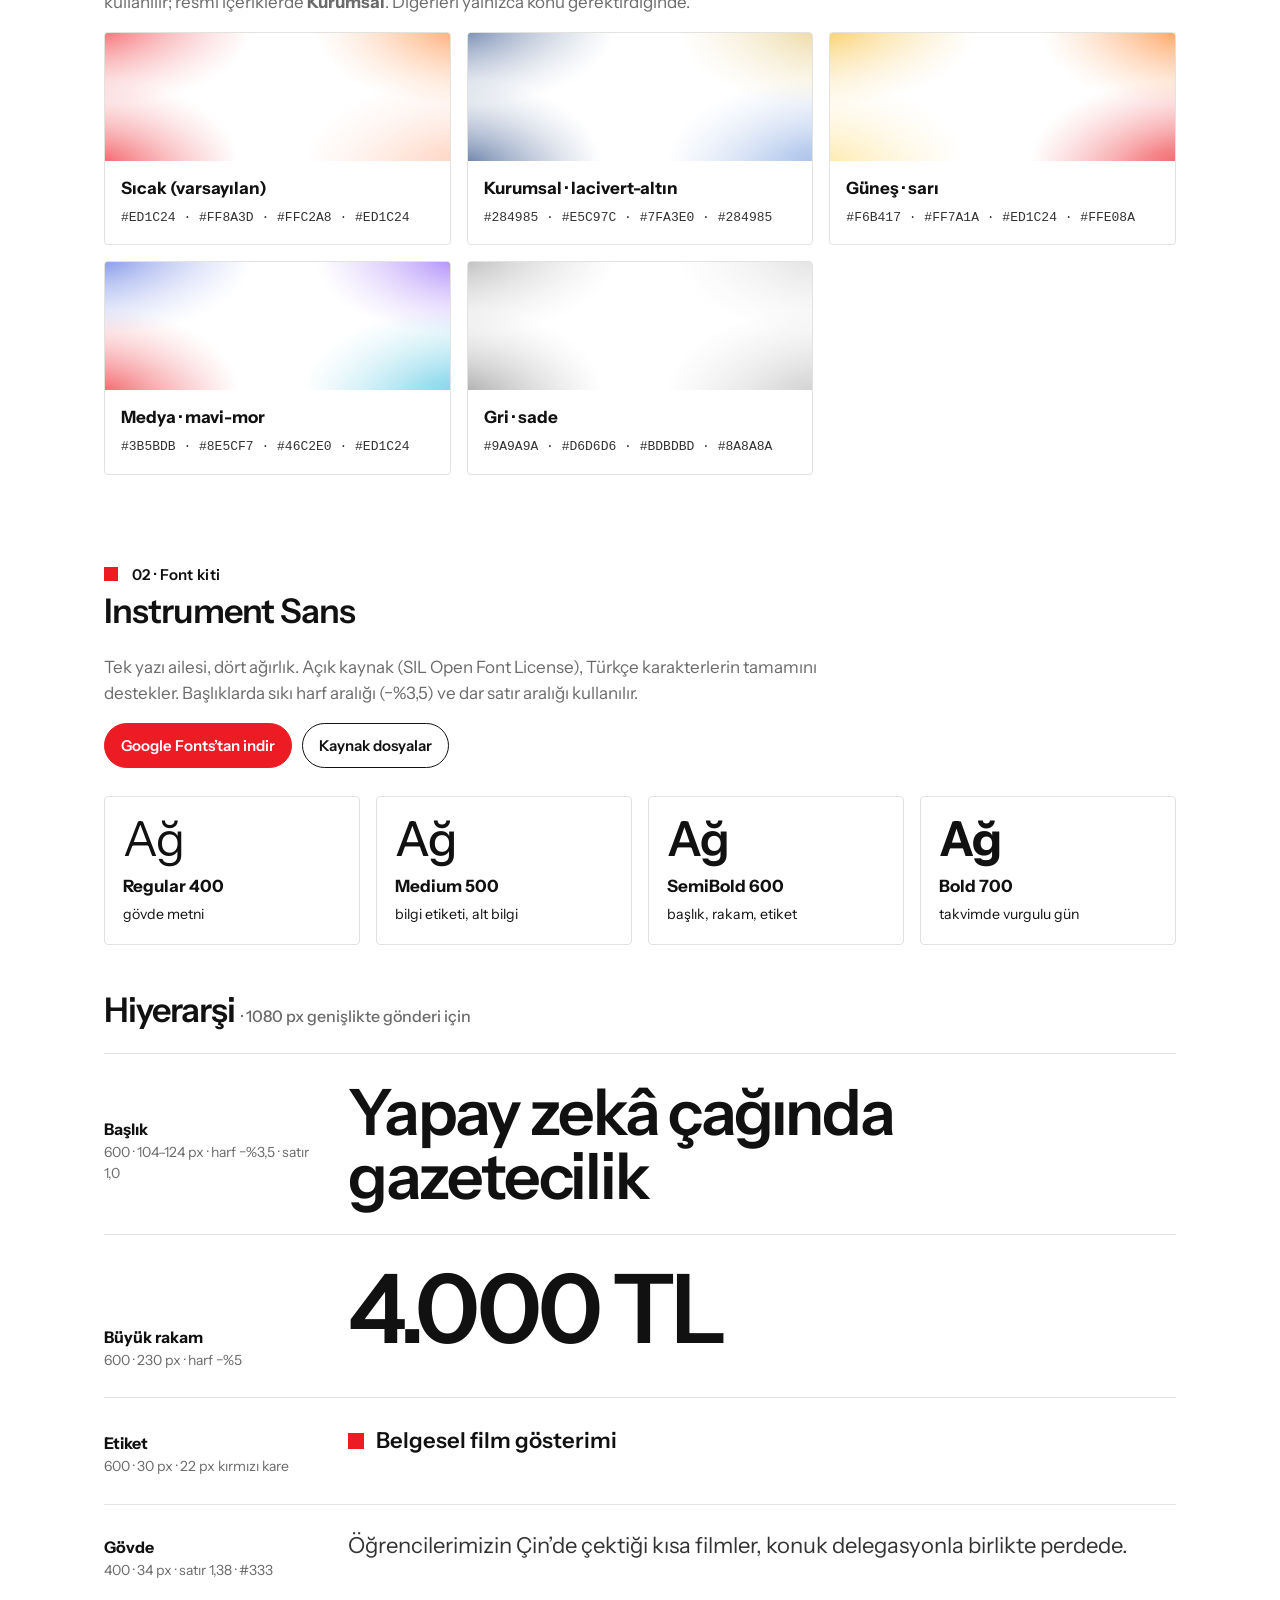
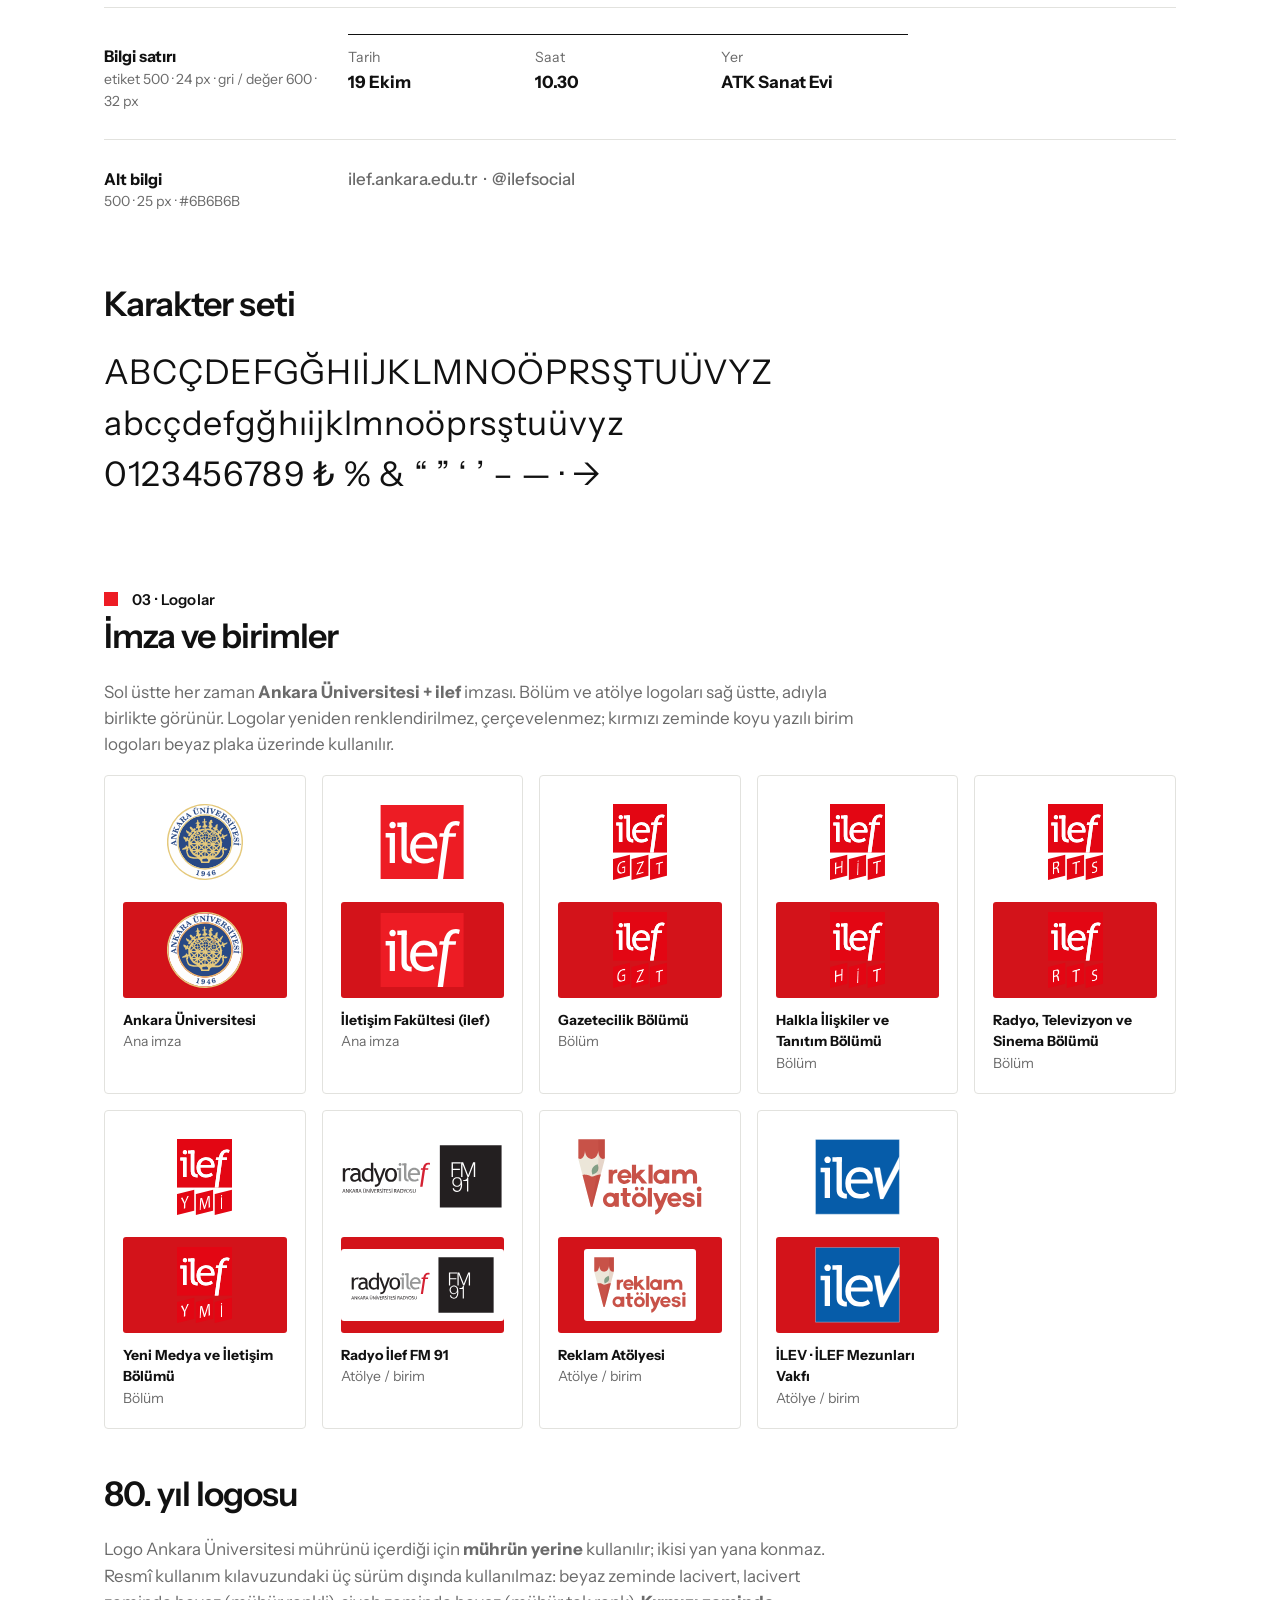
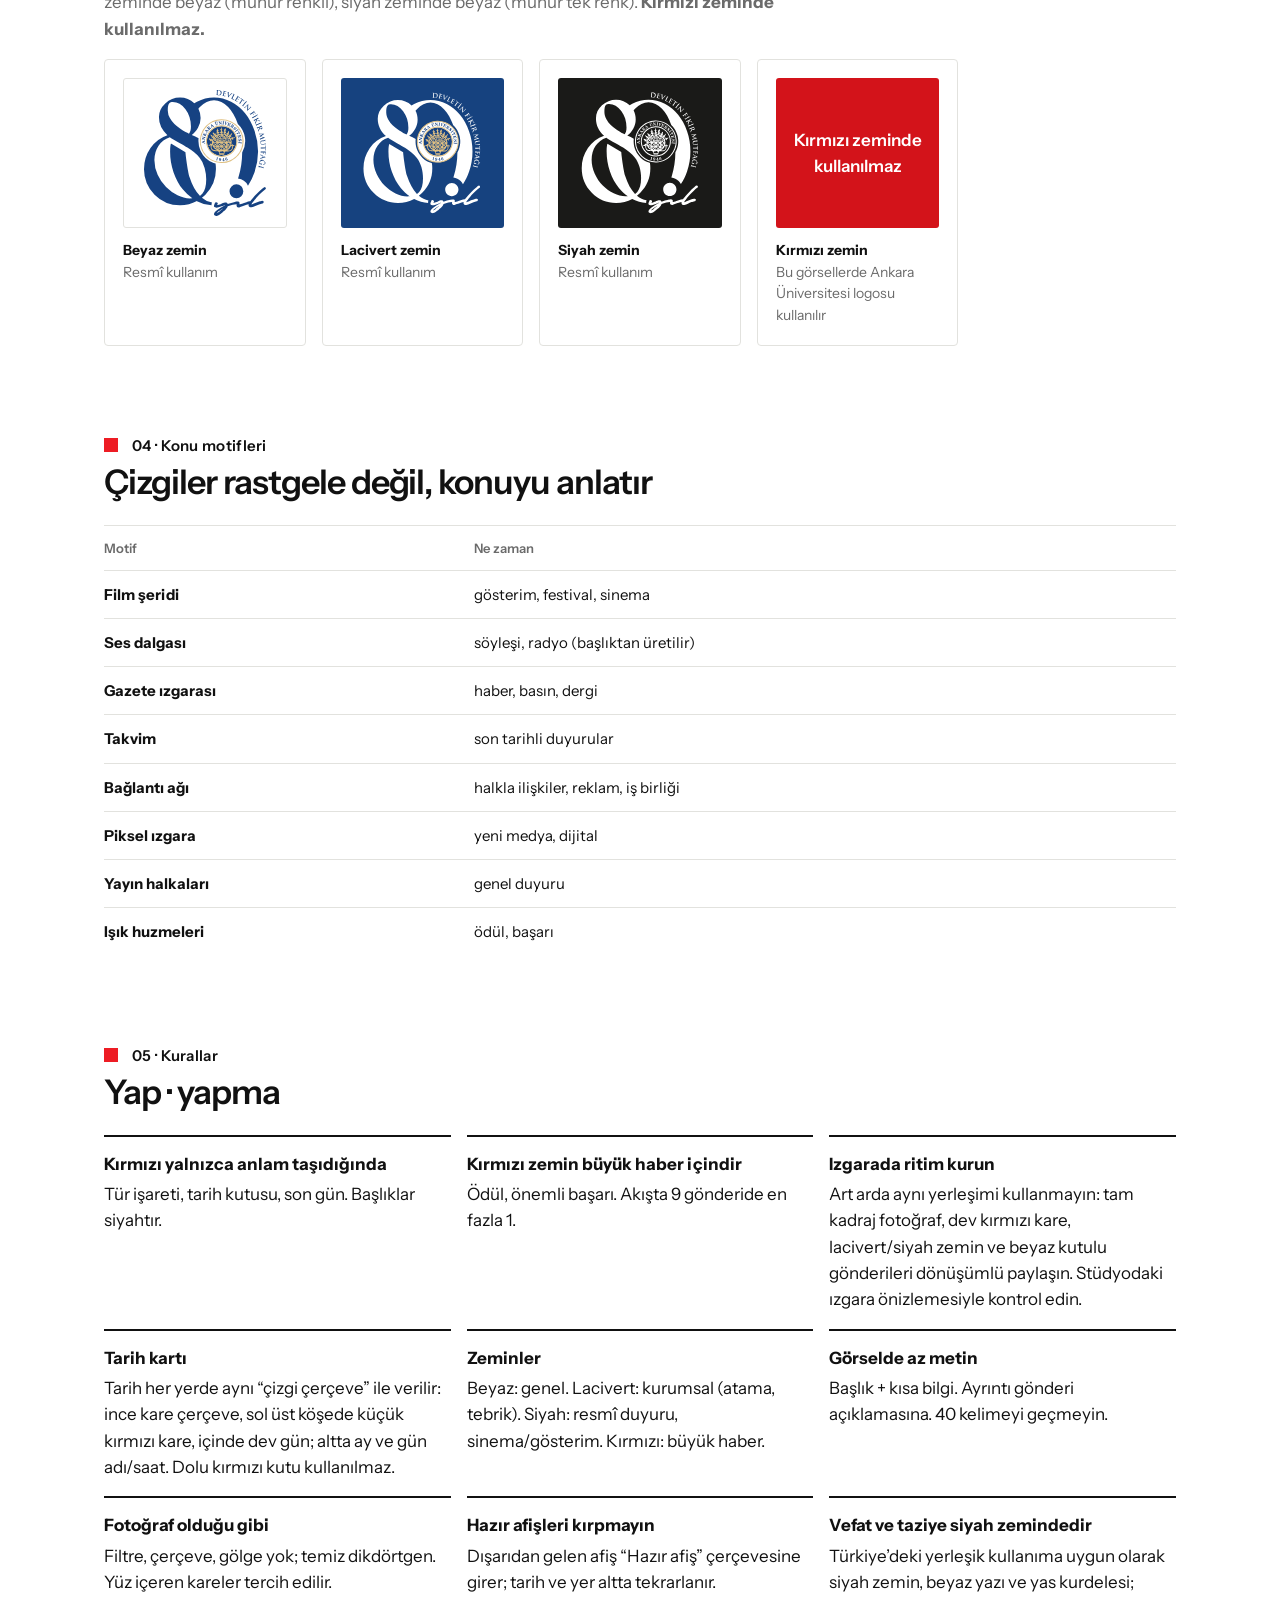
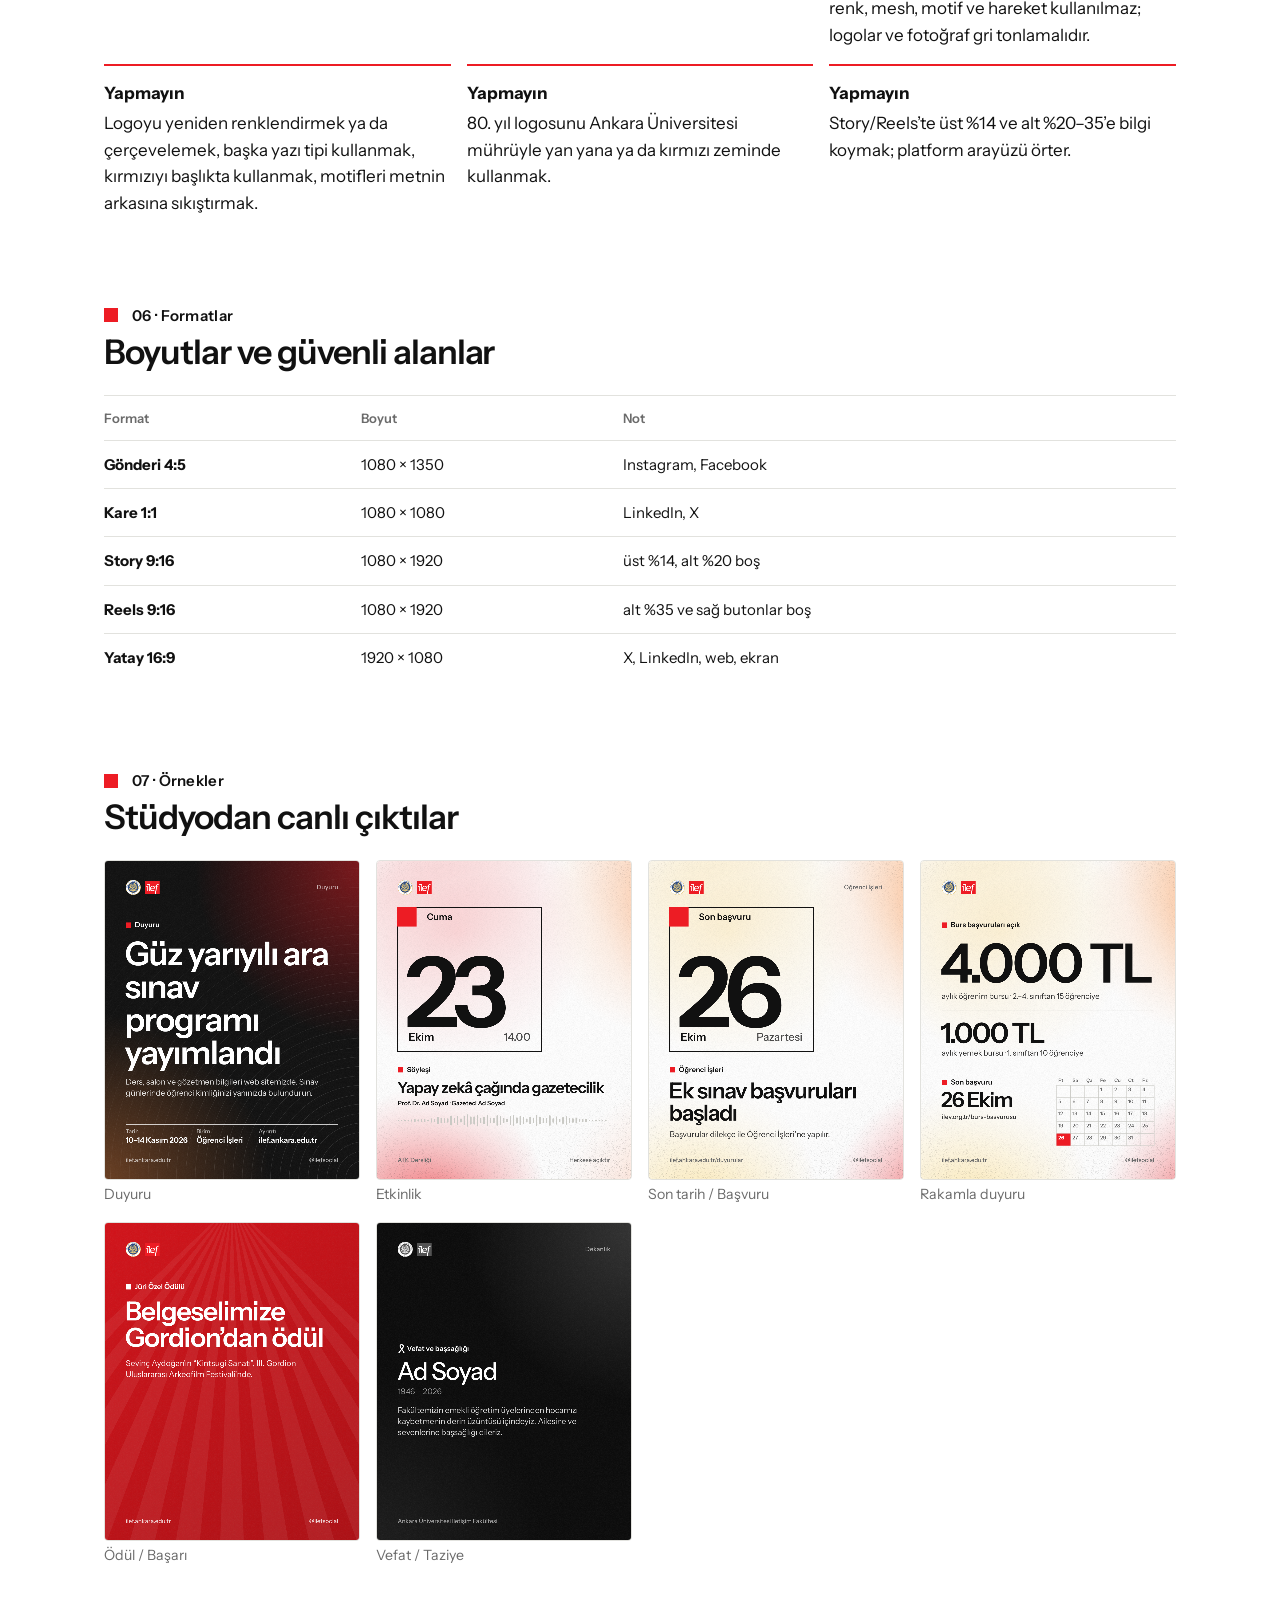
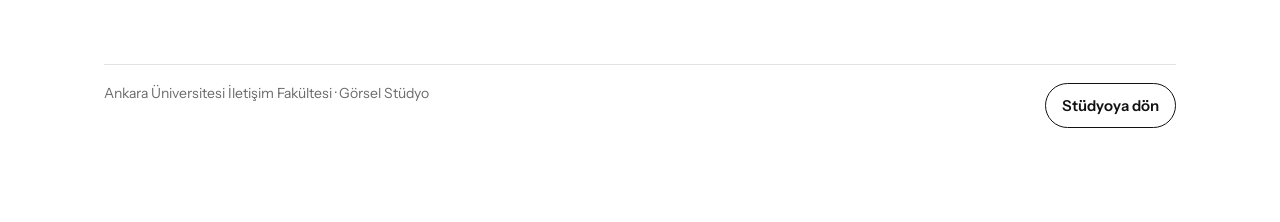
==== commit 52fba1d3: "Vefat/taziye siyah zemin; 10 yeni içerik türü; kategorili şablon paneli ve arama; çok kurumlu kullan" ====
--- a/kimlik.html
+++ b/kimlik.html
@@ -144,7 +144,7 @@
       <div class="rule"><b>Görselde az metin</b>Başlık + kısa bilgi. Ayrıntı gönderi açıklamasına. 40 kelimeyi geçmeyin.</div>
       <div class="rule"><b>Fotoğraf olduğu gibi</b>Filtre, çerçeve, gölge yok; temiz dikdörtgen. Yüz içeren kareler tercih edilir.</div>
       <div class="rule"><b>Hazır afişleri kırpmayın</b>Dışarıdan gelen afiş “Hazır afiş” çerçevesine girer; tarih ve yer altta tekrarlanır.</div>
-      <div class="rule"><b>Vefat ve anma sade kalır</b>Renk, mesh, motif ve hareket kullanılmaz; fotoğraf siyah-beyazdır.</div>
+      <div class="rule"><b>Vefat ve taziye siyah zemindedir</b>Türkiye’deki yerleşik kullanıma uygun olarak siyah zemin, beyaz yazı ve yas kurdelesi; renk, mesh, motif ve hareket kullanılmaz; logolar ve fotoğraf gri tonlamalıdır.</div>
       <div class="rule no"><b>Yapmayın</b>Logoyu yeniden renklendirmek ya da çerçevelemek, başka yazı tipi kullanmak, kırmızıyı başlıkta kullanmak, motifleri metnin arkasına sıkıştırmak.</div>
       <div class="rule no"><b>Yapmayın</b>80. yıl logosunu Ankara Üniversitesi mührüyle yan yana ya da kırmızı zeminde kullanmak.</div>
       <div class="rule no"><b>Yapmayın</b>Story/Reels’te üst %14 ve alt %20–35’e bilgi koymak; platform arayüzü örter.</div>
